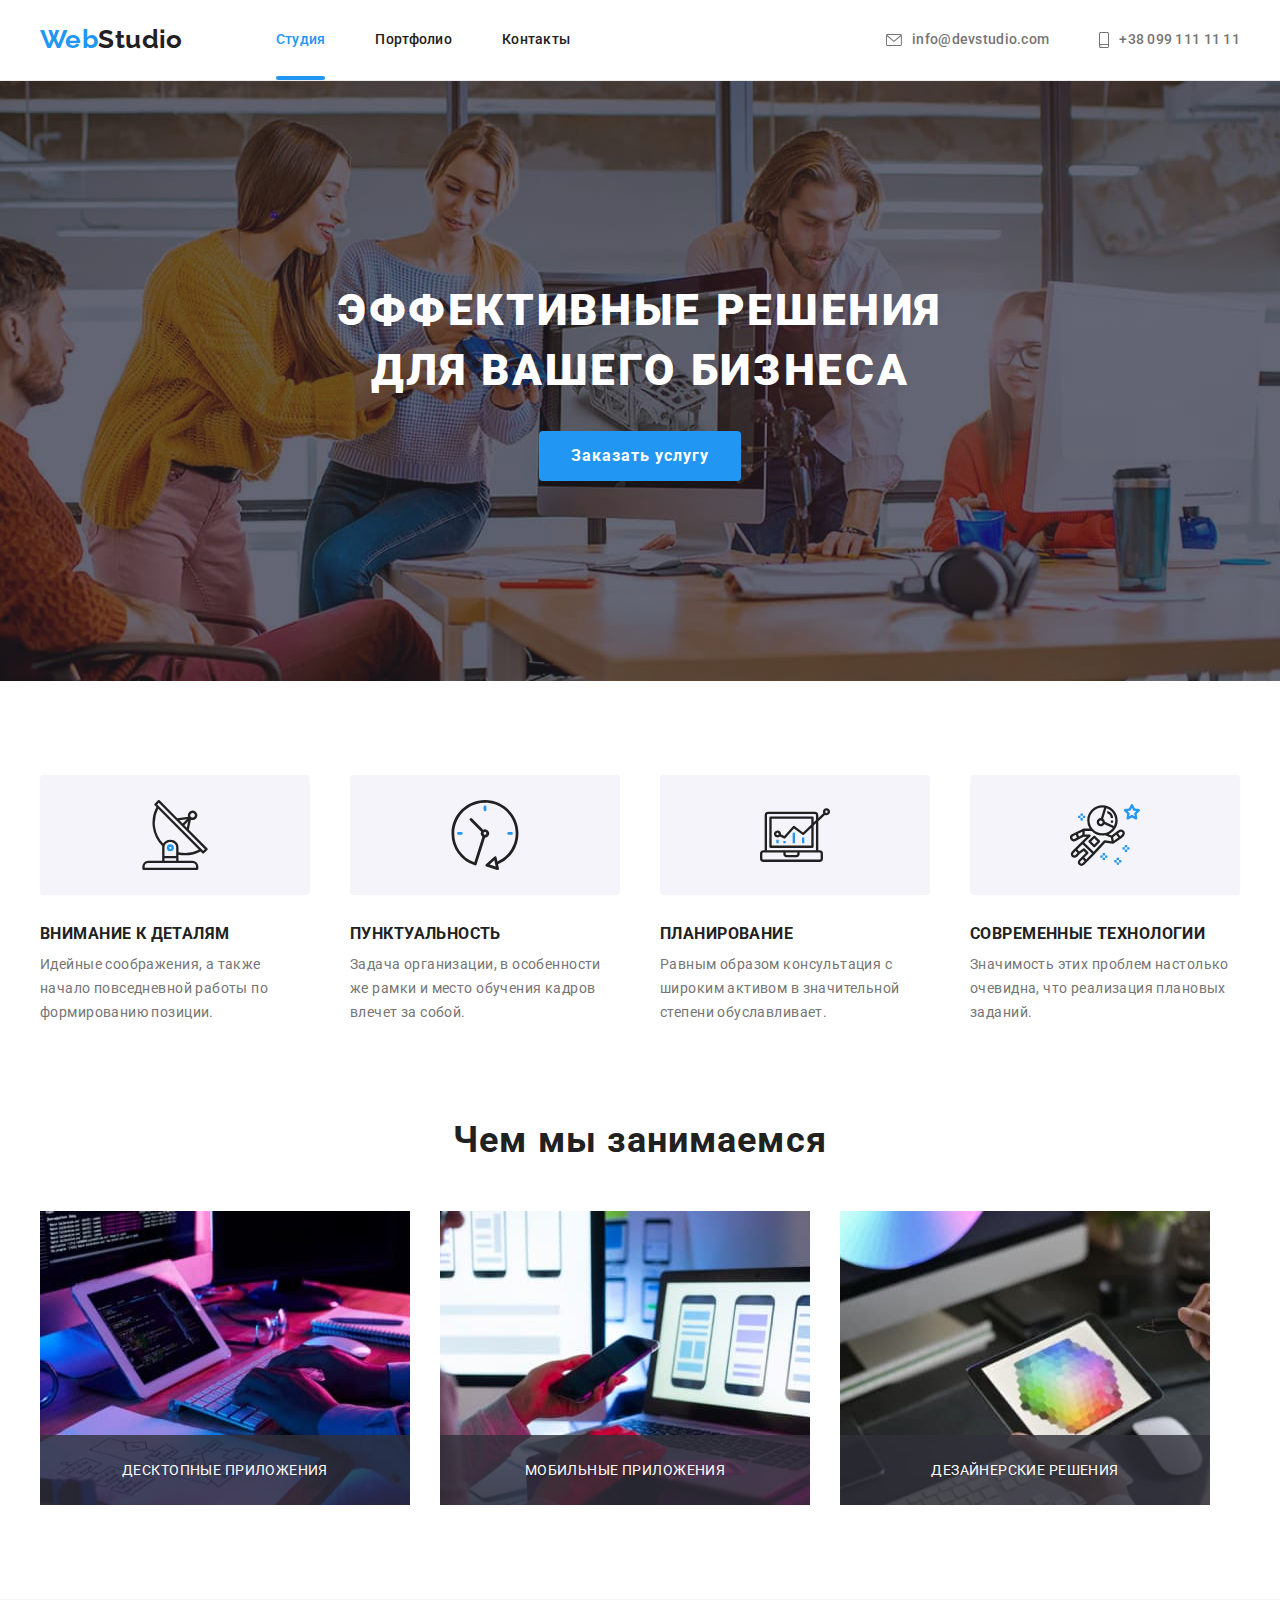
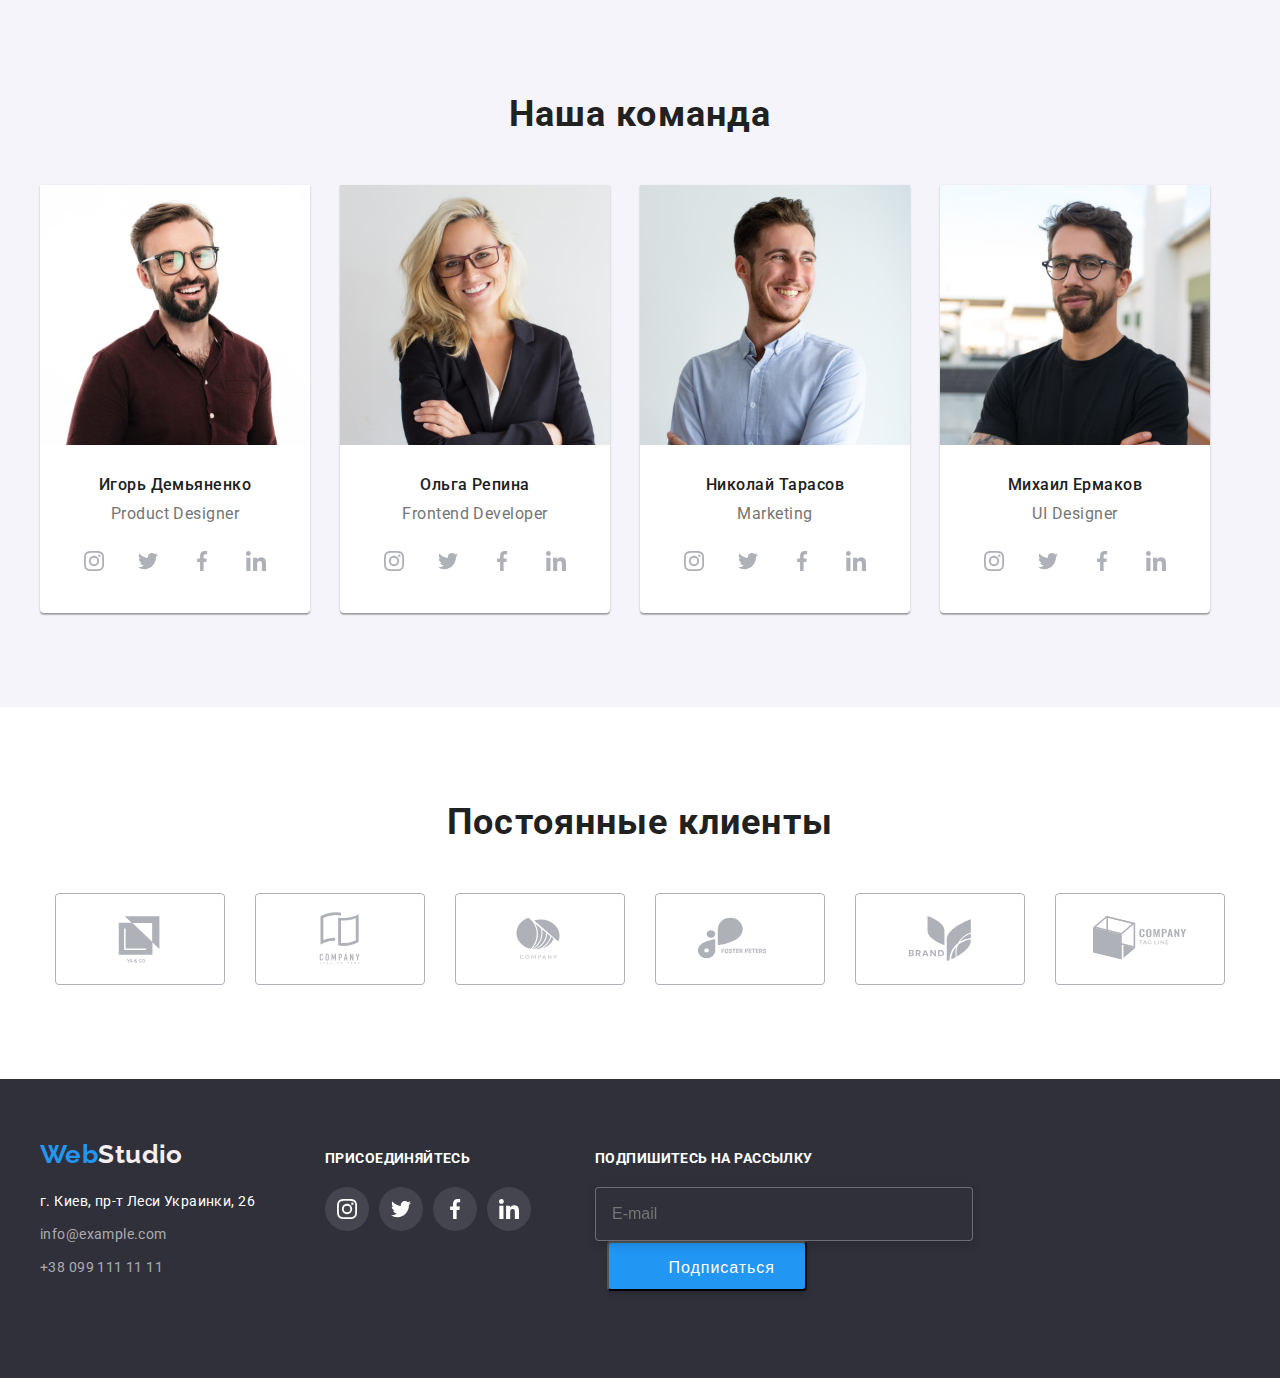
==== index.html @ 79408a0f "qqq" ====
<!DOCTYPE html>
<html lang="ru">
<head>
    <meta charset="UTF-8">
    <meta http-equiv="X-UA-Compatible" content="IE=edge">
    <meta name="viewport" content="width=device-width, initial-scale=1.0">
    <title>Document</title>
    <link rel="preconnect" href="https://fonts.googleapis.com">
    <link rel="preconnect" href="https://fonts.gstatic.com" crossorigin>
    <link href="https://fonts.googleapis.com/css2?family=Raleway:wght@700&family=Roboto:wght@400;500;700;900&display=swap"
    rel="stylesheet">
    <link rel="stylesheet" href="https://cdnjs.cloudflare.com/ajax/libs/modern-normalize/1.1.0/modern-normalize.min.css"
    integrity="sha512-wpPYUAdjBVSE4KJnH1VR1HeZfpl1ub8YT/NKx4PuQ5NmX2tKuGu6U/JRp5y+Y8XG2tV+wKQpNHVUX03MfMFn9Q=="
    crossorigin="anonymous" referrerpolicy="no-referrer" />
    <link rel="stylesheet" href="./css/styles.css">
</head>
<body>
    <header class="page-header">
    <div class="container container-header">
    <nav class="nav">
     <a href="" class="logo"><span class="logo-two">Web</span>Studio</a>
           
     <ul class="site-nav">
                <li class="item"><a href="" class="link current">Студия</a></li>
                <li class="item"><a href="./portfolio.html"class="link">Портфолио</a></li>
                <li class="item"><a href="" class="link">Контакты</a></li>
            </ul>
            </nav>
     <ul class="auth-nav">
            <li class="item"><a href="mailto:info@devstudio.com" class="auth-nav1"><svg class="hover-icon hover-icon-one">
                <use href="./images/sprite.svg#icon-hover1"></use>
            </svg>info@devstudio.com</a></li>
            <li class="item"><a href="tel:+380991111111" class="auth-nav1"><svg class="hover-icon ">
                <use href="./images/sprite.svg#icon-hover2"></use>
            </svg>+38 099 111 11 11</a></li>
        </ul>
 </div>
    </header>
    <main>
    <section class="hero">
<div class="container container-hero">
        <h1 class="hero-title">Эффективные решения для вашего бизнеса</h1>
        <button type="button" class="button" data-modal-open>Заказать услугу</button>
</div>
    </section>
<section class="section">
    <div class="container">
    <ul  class="work">
        <li class="work-tytle"><div class="bacground-advantage">
            <svg class="icon-advantage"><use href="./images/sprite.svg#icon-advantage1"></use></svg></div>
            <h3 class="work-one">Внимание к деталям</h3>
            <p class="work-two">Идейные соображения, а также начало повседневной работы по формированию позиции.</p>
        </li>
        <li class="work-tytle"><div class="bacground-advantage">
            <svg class="icon-advantage"><use href="./images/sprite.svg#icon-advantage2"></use></svg></div>
            <h3 class="work-one">Пунктуальность</h3>
            <p class="work-two">Задача организации, в особенности же рамки и место обучения кадров влечет за собой.</p>
        </li>
        <li class="work-tytle"><div class="bacground-advantage">
            <svg class="icon-advantage"><use href="./images/sprite.svg#icon-advantage3"></use></svg></div>
            <h3 class="work-one"3>Планирование</h3>
            <p class="work-two">Равным образом консультация с широким активом в значительной степени обуславливает.</p>
        </li >
        <li class="work-tytle"><div class="bacground-advantage">
            <svg class="icon-advantage"><use href="./images/sprite.svg#icon-advantage4"></use></svg></div>
            <h3 class="work-one"3>Современные технологии</h3>
            <p class="work-two">Значимость этих проблем настолько очевидна, что реализация плановых заданий.</p>
        </li>
    </ul>
    </div>
    </section>
    <section class="section classes">
    <h2 class="title">Чем мы занимаемся</h2>
    <div class="container">
    <ul class="work-images">
                <li class="images" >
            <div class="images-item">
                <img  src="./images/img1.jpg" alt="Робота с компьютером" width="370"/>
                 <p class="images-title">ДЕСКТОПНЫЕ ПРИЛОЖЕНИЯ</p>
            </div>
    </li>
        <li class="images">
            <div class="images-item">
             <img src="./images/img2.jpg" alt="Робота с телефоном" width="370"/>
             <p class="images-title">МОБИЛЬНЫЕ ПРИЛОЖЕНИЯ</p>
    </div>
    </li>
         <li class="images">
            <div class="images-item">
            <img src="./images/img3.jpg" alt="Робота с планшетом" width="370"/>
            <p class="images-title">ДЕЗАЙНЕРСКИЕ РЕШЕНИЯ</p>
        </div>
        </li>
         </ul>
    </div>
</section>
<section class="section command">
    <h2 class="title">Наша команда</h2>
        <ul class="command-title">
        <li  class="participant"><img src="./images/face1.jpg" alt="Участник 1" width="270"/>
            <div class="participant-title">
            <h3 class="title-one">Игорь Демьяненко</h3>
            <p class="work-three">Product Designer</p>
                   <ul class="work-icon">
                   <li class="work-icon-title">
                   <a class="icon-command" href="" >
                <svg class="icon-command-svg" >
                    <use href="./images/sprite.svg#icon-command1"></use>
                </svg>
            </a>
            </li>
               <li class="work-icon-title">
                   <a class="icon-command" href="" >
                <svg class="icon-command-svg" >
                    <use href="./images/sprite.svg#icon-command2"></use>
                </svg>
            </a>
            </li>
               <li class="work-icon-title">
                   <a class="icon-command" href="" >
                <svg class="icon-command-svg" >
                    <use href="./images/sprite.svg#icon-command3"></use>
                </svg>
            </a>
            </li>
               <li class="work-icon-title">
                   <a class="icon-command" href="" >
                <svg class="icon-command-svg" >
                    <use href="./images/sprite.svg#icon-command4"></use>
                </svg>
            </a>
            </li>
            </ul>
             </div>
        </li>
        <li class="participant"><img src="./images/face2.jpg" alt="Участник 2" width="270"/>
            <div class="participant-title">
            <h3 class="title-one">Ольга Репина</h3>
            <p class="work-three">Frontend Developer</p>
            <ul class="work-icon">
                <li class="work-icon-title">
                    <a class="icon-command" href="">
                        <svg class="icon-command-svg">
                            <use href="./images/sprite.svg#icon-command1"></use>
                        </svg>
                    </a>
                </li>
                <li class="work-icon-title">
                    <a class="icon-command" href="">
                        <svg class="icon-command-svg">
                            <use href="./images/sprite.svg#icon-command2"></use>
                        </svg>
                    </a>
                </li>
                <li class="work-icon-title">
                    <a class="icon-command" href="">
                        <svg class="icon-command-svg">
                            <use href="./images/sprite.svg#icon-command3"></use>
                        </svg>
                    </a>
                </li>
                <li class="work-icon-title">
                    <a class="icon-command" href="">
                        <svg class="icon-command-svg">
                            <use href="./images/sprite.svg#icon-command4"></use>
                        </svg>
                    </a>
                </li>
            </ul>
        </div>
        </li>
        <li class="participant"><img src="./images/face3.jpg" alt="Участник 3" width="270"/>
            <div class="participant-title">
            <h3 class="title-one">Николай Тарасов</h3>
            <p class="work-three">Marketing</p>
            <ul class="work-icon">
                <li class="work-icon-title">
                    <a class="icon-command" href="">
                        <svg class="icon-command-svg">
                            <use href="./images/sprite.svg#icon-command1"></use>
                        </svg>
                    </a>
                </li>
                <li class="work-icon-title">
                    <a class="icon-command" href="">
                        <svg class="icon-command-svg">
                            <use href="./images/sprite.svg#icon-command2"></use>
                        </svg>
                    </a>
                </li>
                <li class="work-icon-title">
                    <a class="icon-command" href="">
                        <svg class="icon-command-svg">
                            <use href="./images/sprite.svg#icon-command3"></use>
                        </svg>
                    </a>
                </li>
                <li class="work-icon-title">
                    <a class="icon-command" href="">
                        <svg class="icon-command-svg">
                            <use href="./images/sprite.svg#icon-command4"></use>
                        </svg>
                    </a>
                </li>
            </ul>
        </div>
        </li>
        <li class="participant"><img src="./images/face4.jpg" alt="Участник 4" width="270"/>
            <div class="participant-title">
            <h3 class="title-one">Михаил Ермаков</h3>
            <p class="work-three">UI Designer</p>
            <ul class="work-icon">
                <li class="work-icon-title">
                    <a class="icon-command" href="">
                        <svg class="icon-command-svg">
                            <use href="./images/sprite.svg#icon-command1"></use>
                        </svg>
                    </a>
                </li>
                <li class="work-icon-title">
                    <a class="icon-command" href="">
                        <svg class="icon-command-svg">
                            <use href="./images/sprite.svg#icon-command2"></use>
                        </svg>
                    </a>
                </li>
                <li class="work-icon-title">
                    <a class="icon-command" href="">
                        <svg class="icon-command-svg">
                            <use href="./images/sprite.svg#icon-command3"></use>
                        </svg>
                    </a>
                </li>
                <li class="work-icon-title">
                    <a class="icon-command" href="">
                        <svg class="icon-command-svg">
                            <use href="./images/sprite.svg#icon-command4"></use>
                        </svg>
                    </a>
                </li>
            </ul>
        </div>
        </li>
    </ul>
  
</section>
<section class="section">
<h2 class="title client">Постоянные клиенты</h2>
<div class="container">
    <ul class="section-client">
    <li class="section-client-list">
        <a class="section-client-titl" href="">
     <svg class="section-client-svg"> 
         <use href="./images/sprite.svg#icon-client1"></use>
     </svg>
    </a>
    </li>
    <li class="section-client-list">
        <a class="section-client-titl" href="">
        <svg class="section-client-svg">
        <use href="./images/sprite.svg#icon-client2"></use>
    </svg>
    </a>
</li>
    <li class="section-client-list">
    <a class="section-client-titl" href="">
        <svg class="section-client-svg">
        <use href="./images/sprite.svg#icon-client3"></use>
    </svg>
    </a>
</li>
    <li class="section-client-list">
        <a class="section-client-titl" href="">
        <svg class="section-client-svg">
        <use href="./images/sprite.svg#icon-client4"></use>
    </svg>
    </a>
</li>
    <li class="section-client-list">
        <a class="section-client-titl" href="">
        <svg class="section-client-svg">
        <use href="./images/sprite.svg#icon-client5"></use>
    </svg>
    </a>
</li>
    <li class="section-client-list">
        <a class="section-client-titl" href="">
        <svg class="section-client-svg">
        <use href="./images/sprite.svg#icon-client6"></use>
    </svg>
    </a>
</li>
</ul>
  </div>
</section>
</main>
<footer class="footer">
    <div class="container footer-item">
        <div class="container-footer">
    <a href="" class="logo-header"><span class="logo-two">Web<span class="logo-three">Studio</span></span></a>
<address> 
    <ul class="adres">
        <li class="real">
            <a href="https://goo.gl/maps/MabtzVLt6xjvMvCGA"
             target="_blank"
            rel="noopener norefferer"
            class="adres-one" 
            >г. Киев, пр-т Леси Украинки, 26</a>
        </li>
        <li class="mail">
           <a href="mailto:info@example.com" class="adres-two" >info@example.com</a>
        </li>
        <li>
            <a href="tel:+380991111111" class="adres-two" >+38 099 111 11 11</a>
        </li>
    </ul>
    </address>
</div>
    <div>
        <p class="hover-article">ПРИСОЕДИНЯЙТЕСЬ</p>
        <ul class="work-icon footer-icon">
            <li class="work-icon-title">
                <a class="icon-command hover-command" href="">
                    <svg class="icon-command-svg hover-command-svg">
                        <use href="./images/sprite.svg#icon-command1"></use>
                    </svg>
                </a>
            </li>
            <li class="work-icon-title">
                <a class="icon-command hover-command" href="">
                    <svg class="icon-command-svg hover-command-svg">
                        <use href="./images/sprite.svg#icon-command2"></use>
                    </svg>
                </a>
            </li>
            <li class="work-icon-title">
                <a class="icon-command hover-command" href="">
                    <svg class="icon-command-svg hover-command-svg">
                        <use href="./images/sprite.svg#icon-command3"></use>
                    </svg>
                </a>
            </li>
            <li class="work-icon-title">
                <a class="icon-command hover-command" href="">
                    <svg class="icon-command-svg hover-command-svg">
                        <use href="./images/sprite.svg#icon-command4"></use>
                    </svg>
                </a>
            </li>
        </ul>
    </div>
    <div>
        <p class="hover-article">ПОДПИШИТЕСЬ НА РАССЫЛКУ</p>
        <form action="#" class="email-form">
            <input type="email"
            placeholder="E-mail"
            name="email"
            class="email-input">
              </form>
            <button type="submit" class="button-email">
                <use >
                    <svg class="icon-send" href="./images/sprite.svg#icon-icon-send"></svg>
                </use>Подписаться
            </button>
    </div>
    </div>
    <use>
        <svg class="icon-send" href="./images/sprite.svg#icon-icon-send"></svg>
    </use>
    </footer>
    <div class="backdrop is-hidden" data-modal>
<div class="modal">
    <button class="modal-close" data-modal-close>
        <svg class="icon-close">
        <use  href="./images/symbol-defs (1).svg"></use>
    </svg>
</button>
</div>
    </div>
    <script src="./js/modal.js"></script>
</body>
</html>
---- css/styles.css ----
:root {
  --primary-text-color: rgba(33, 33, 33, 1);
  --accent-color: rgba(33, 150, 243, 1);
  --beckground-color: rgba(255, 255, 255, 1);
  --text-color: rgba(117, 117, 117, 1);
  --hero-color: rgba(47, 48, 58, 1);
  --button-color: rgba(245, 244, 250, 1);
  --button-text-color: #fff;
  --button-header-color: rgba(33, 150, 243, 1);
  --logo-color: rgb(245, 238, 238);
  --adress-color: rgba(255, 255, 255, 0.6);
  --comand-background-color: rgba(245, 244, 250, 1);
  --filter-color: #212121;
  --filter-item-color: #757575;
  --border-color: #eeeeee;
  --border-header-color: #ececec;
  --icon-color: rgba(175, 177, 184, 1);
  --timing-function: 250ms cubic-bezier(0.4, 0, 0.2, 1);
}
html {
  box-sizing: border-box;
}
body {
  margin: 0;
  font-family: roboto, sans-serif;
  color: var(--text-color);
  background-color: var(--beckground-color);
  letter-spacing: 0.03em;
  font-size: 14px;
}
h1,
h2,
h3,
h4,
h5,
h6,
p,
ul {
  margin: 0;
  padding: 0;
}
ul {
  list-style: none;
}
a {
  margin: 0;
}
.auth-nav {
  display: flex;
  margin-left: auto;
}
.auth-nav .item + .item {
  margin-left: 50px;
}

.auth-nav .auth-nav1 {
  color: var(--text-color);
  font-weight: 500;
  line-height: 1.14;
  letter-spacing: 0.02em;
  text-decoration: none;
  display: flex;
  align-items: center;
  transition: color var(--timing-function);
}

.auth-nav1:hover,
.auth-nav1:focus {
  color: var(--accent-color);
}
.auth-nav1:hover .hover-icon,
.auth-nav1:focus .hover-icon {
  fill: var(--accent-color);
}

.container {
  width: 1200px;
  padding-left: 15px;
  padding-right: 15px;
  margin-left: auto;
  margin-right: auto;
}
.container-header {
  display: flex;
  align-items: center;
}
.container-hero {
  display: flex;
  flex-direction: column;
  align-items: center;
  width: 696px;
}
.container-portfolio {
  display: flex;
  flex-direction: column;
  align-items: center;
  width: 1200px;
  padding-left: 15px;
  padding-right: 15px;
  margin-left: auto;
  margin-right: auto;
}
.button-portfolio {
  display: flex;
  width: 100%;
  margin-bottom: 50px;
  justify-content: center;
}

.button-portfolio-title:not(:last-child) {
  margin-right: 8px;
}
.hero .button {
  margin-top: 30px;
  border-radius: 4px;
  padding: 10px 32px;
  text-align: center;
  background-color: var(--accent-color);
  color: var(--beckground-color);
  font-family: inherit;
  font-weight: bold;
  font-size: 16px;
  line-height: 1.88;
  align-items: center;
  text-align: center;
  letter-spacing: 0.06em;
  cursor: pointer;
  border: none;
}

.hover-icon {
  width: 10px;
  height: 16px;
  margin-right: 10px;
  fill: var(--text-color);
  transition: fill var(--timing-function);
}
.hover-icon-one {
  width: 16px;
  height: 12px;
}
.icon-advantage {
  width: 70px;
  height: 70px;
}
.bacground-advantage {
  background-color: #f5f4fa;
  width: 270px;
  height: 120px;
  margin-bottom: 30px;
  display: flex;
  border-radius: 4px;
  justify-content: center;
  align-items: center;
}
.site-nav {
  display: flex;
  margin-left: 93px;
}
.site-nav .item:not(:last-child) {
  margin-right: 50px;
}
.site-nav .link {
  display: block;
  padding-top: 32px;
  padding-bottom: 32px;
  color: var(--primary-text-color);
  font-weight: 500;
  line-height: 1.14;
  letter-spacing: 0.02em;
  text-decoration: none;
  transition: color var(--timing-function);
}
.site-nav .link:hover,
.site-nav .link:focus {
  color: var(--accent-color);
}
.link {
  position: relative;
}
.link::after {
  content: "";
  display: block;
  width: 100%;
  height: 4px;
  background-color: var(--accent-color);
  border-radius: 2px;
  position: absolute;
  left: 0;
  bottom: 0;
  opacity: 0;
}
.link.current {
  color: var(--accent-color);
}
.link.current::after {
  opacity: 1;
}
.link:hover::after {
  opacity: 1;
}
.hero {
  background-color: var(--hero-color);
  background-image: linear-gradient(
      to right,
      rgba(47, 48, 58, 0.4),
      rgba(47, 48, 58, 0.4)
    ),
    url(../images/hero.jpg);
  max-width: 1600px;
  padding-top: 200px;
  padding-bottom: 200px;
  margin-left: auto;
  margin-right: auto;
  background-position: center;
  background-size: cover;
}
.hero-title {
  color: var(--beckground-color);
  font-weight: 900;
  font-size: 44px;
  line-height: 1.36;
  text-align: center;
  letter-spacing: 0.06em;
  text-transform: uppercase;
}

.nav {
  display: flex;
}
.section {
  padding-top: 94px;
  padding-bottom: 94px;
}
.logo-two {
  color: var(--accent-color);
}
.logo {
  color: var(--primary-text-color);
  margin: auto;
}
.logo-three {
  color: var(--logo-color);
}
.logo,
.logo-two,
.logo-three {
  font-family: Raleway, sans-serif;
  font-weight: bold;
  font-size: 26px;
  line-height: 1.2;
  text-decoration: none;
}
.logo-header {
  margin-bottom: 20px;
  text-decoration: none;
}
.command {
  background-color: var(--comand-background-color);
}
.command-title {
  display: flex;
  margin-top: 50px;
  align-items: center;
  width: 1200px;
  padding-left: 15px;
  padding-right: 15px;
  margin-left: auto;
  margin-right: auto;
}
.work-icon {
  display: flex;
  justify-content: center;
  width: 270px;
}
.icon-command {
  display: flex;
  width: 44px;
  height: 44px;
  border-radius: 50%;
  justify-content: center;
  align-items: center;
  transition: background-color var(--timing-function);
}
.work-icon-title:not(:last-child) {
  margin-right: 10px;
}
.icon-command-svg {
  width: 20px;
  height: 20px;
  fill: var(--icon-color);
  transition: fill var(--timing-function);
}
.icon-command:hover,
.icon-command:focus {
  background-color: var(--button-header-color);
}
.icon-command:hover .icon-command-svg,
.icon-command:focus .icon-command-svg {
  fill: var(--beckground-color);
}
.participant {
  background: var(--button-text-color);
  box-shadow: 0px 1px 3px rgba(0, 0, 0, 0.12), 0px 1px 1px rgba(0, 0, 0, 0.14),
    0px 2px 1px rgba(0, 0, 0, 0.2);
  border-radius: 0px 0px 4px 4px;
}

.participant-title {
  width: 270px;
  padding-top: 30px;
  padding-bottom: 30px;
}

.command-title .participant:not(:last-child) {
  margin-right: 30px;
}

.work {
  display: flex;
  justify-content: space-between;
}
.work-tytle {
  width: 270px;
}
.work-images {
  display: flex;
  margin-top: 50px;
}
.work-images .images:not(:last-child) {
  margin-right: 30px;
}
.images-item {
  position: relative;
}
.images-title {
  position: absolute;
  display: flex;
  color: var(--beckground-color);
  background-color: rgba(47, 48, 58, 0.8);
  justify-content: center;
  align-items: center;
  width: 370px;
  height: 70px;
  bottom: 0px;
}
img {
  display: block;
  max-width: 100%;
  height: auto;
}
.work-one {
  color: var(--primary-text-color);
  line-height: 1.14;
  text-transform: uppercase;
  margin-bottom: 10px;
}
.work-two {
  line-height: 1.7;
  letter-spacing: 0.03em;
}
.work-three {
  color: var(--text-color);
  background-color: var(--button-text-color);
  font-size: 16px;
  line-height: 1.19;
  text-align: center;
  letter-spacing: 0.03em;
  margin-top: 10px;
  margin-bottom: 16px;
}
.classes {
  padding-top: 0;
}
.title {
  color: var(--primary-text-color);
  font-weight: bold;
  font-size: 36px;
  line-height: 1.17;
  text-align: center;
  letter-spacing: 0.03em;
}
.title-one {
  color: var(--primary-text-color);
  background-color: var(--button-text-color);
  font-weight: 500;
  font-size: 16px;
  line-height: 1.19;
  text-align: center;
  letter-spacing: 0.03em;
}

.adres-one {
  color: var(--beckground-color);
  text-decoration: none;
  line-height: 1.7;
  letter-spacing: 0.03em;
  transition: color var(--timing-function);
}
.adres-two {
  color: var(--adress-color);
  text-decoration: none;
  line-height: 1.7;
  letter-spacing: 0.03em;
  transition: color var(--timing-function);
}
.adres .adres-one:hover,
.adres .adres-one:focus,
.adres .adres-two:hover,
.adres .adres-two:focus {
  color: var(--accent-color);
}

.title-portfolio {
  display: none;
}
.client {
  margin-bottom: 50px;
}
.section-client {
  display: flex;
  justify-content: center;
}
.section-client-titl {
  width: 170px;
  height: 92px;
  border: 1px solid #afb1b8;
  box-sizing: border-box;
  border-radius: 4px;
  display: flex;
  justify-content: center;
  align-items: center;
  transition: border-color var(--timing-function);
}
.section-client-list:not(:last-child) {
  margin-right: 30px;
}
.section-client-svg {
  width: 106px;
  height: 60px;
  fill: var(--icon-color);
  transition: fill var(--timing-function);
}
.section-client-titl:hover,
.section-client-titl:focus {
  border-color: var(--button-header-color);
}
.section-client-titl:hover .section-client-svg,
.section-client-titl:focus .section-client-svg {
  fill: var(--button-header-color);
}

.button-filter {
  color: var(--primary-text-color);
  background-color: var(--button-color);
  font-family: inherit;
  font-weight: 500;
  font-size: 16px;
  line-height: 1.6;
  cursor: pointer;
  padding: 6px 22px;
  border-color: transparent;
  border-radius: 4px;
  transition: background-color var(--timing-function),
    color var(--timing-function), box-shadow var(--timing-function);
}

.button-filter:hover,
.button-filter:focus {
  color: var(--button-text-color);
  background-color: var(--button-header-color);
  box-shadow: 0px 3px 1px rgba(0, 0, 0, 0.1), 0px 1px 2px rgba(0, 0, 0, 0.08),
    0px 2px 2px rgba(0, 0, 0, 0.12);
}

.filter {
  box-sizing: border-box;
  display: flex;
  flex-wrap: wrap;
}
.filter-element {
  width: calc((100% - 60px) / 3);
  margin-right: 30px;
  margin-bottom: 30px;
  border: 1px solid #eeeeee;
}
.filter-element-hover {
  transition: box-shadow var(--timing-function);
}
.filter-element-hover:hover {
  display: block;
  box-shadow: 0px 1px 1px rgba(0, 0, 0, 0.12), 0px 4px 4px rgba(0, 0, 0, 0.06),
    1px 4px 6px rgba(0, 0, 0, 0.16);
}
.filter-element-hover:hover .filter-title {
  opacity: 1;
}
.filter-element-hover:hover .filter-images::before {
  transform: translateY(0);
  opacity: 1;
}

.filter-element:nth-child(3n) {
  margin-right: 0;
}
.filter-element:nth-last-child(-n + 3) {
  margin-bottom: 0;
}

.title-filter {
  color: var(--filter-color);
  font-size: 18px;
  font-weight: bold;
  line-height: 2;
  letter-spacing: 0.06em;
  margin-bottom: 4px;
}
.filter-item {
  font-size: 16px;
  line-height: 1.88;
  letter-spacing: 0.03em;
  color: var(--filter-item-color);
}

.filter a {
  text-decoration: none;
}

.filter-box {
  padding: 20px 24px;
}
.filter-images {
  position: relative;
  overflow: hidden;
}

.filter-images::before {
  content: "";
  position: absolute;
  width: 100%;
  height: 100%;
  background-color: rgba(33, 150, 243, 0.9);
  opacity: 0;
  transform: translateY(100%);
  transition: transform var(--timing-function), opacity var(--timing-function);
}

.filter-title {
  position: absolute;
  width: 322px;
  height: 168px;
  top: 50%;
  left: 50%;
  transform: translate(-50%, -50%);
  font-size: 18px;
  line-height: 1.56;
  letter-spacing: 0.03em;
  color: var(--button-text-color);
  opacity: 0;
  transition: opacity var(--timing-function);
}

.footer {
  background-color: var(--hero-color);
  padding-top: 60px;
  padding-bottom: 60px;
}
.container-footer {
  display: flex;
  flex-direction: column;
  margin-right: 70px;
}
.footer-item {
  display: flex;
  align-items: baseline;
}
.footer-icon {
  justify-content: flex-start;
}
.hover-command {
  background-color: rgba(255, 255, 255, 0.1);
}
.hover-command-svg {
  fill: var(--button-text-color);
}
.hover-article {
  margin-bottom: 20px;
  font-weight: bold;
  font-size: 14px;
  line-height: 1.14;
  letter-spacing: 0.03em;
  text-transform: uppercase;
  color: var(--button-text-color);
}
.adres {
  font-style: normal;
}
.adres .real {
  margin-bottom: 9px;
}
.adres .mail {
  margin-bottom: 9px;
}
.real a {
  color: var(--button-text-color);
}
.page-header {
  border-bottom: 1px solid var(--border-header-color);
}
.backdrop {
  position: fixed;
  top: 0;
  left: 0;
  width: 100%;
  height: 100%;
  background-color: rgba(0, 0, 0, 0.2);
  opacity: 1;
  transition: opacity var(--timing-function);
}
.backdrop.is-hidden {
  opacity: 0;
  pointer-events: none;
}
.backdrop.is-hidden .modal {
  transform: translate(-50%, -50%) scale(0.9);
  opacity: 0;
}
.modal {
  position: absolute;
  width: 528px;
  height: 581px;
  top: 50%;
  left: 50%;
  transform: translate(-50%, -50%) scale(1);
  background-color: var(--beckground-color);
  opacity: 1;
  transition: transform var(--timing-function), opacity var(--timing-function);
}
.modal-close {
  position: absolute;
  width: 30px;
  height: 30px;
  top: 8px;
  right: 8px;
  border: 1px solid rgba(0, 0, 0, 0.1);
  border-radius: 50%;
  cursor: pointer;
  background-color: var(--button-text-color);
}
.icon-close {
  width: 11px;
  height: 11px;
}

.email-input {
  border: 1px solid rgba(255, 255, 255, 0.3);
  filter: drop-shadow(0px 4px 4px rgba(0, 0, 0, 0.15));
  border-radius: 4px;
  width: 358px;
  height: 50px;
  background-color: var(--hero-color);
  font-size: 16px;
  line-height: 1.25;
  color: var(--adress-color);
  outline: none;
  padding-left: 16px;
}
.button-email {
  margin-left: 12px;
  width: 200px;
  height: 50px;
  font-size: 16px;
  line-height: 1.88;
  letter-spacing: 0.06em;
  color: var(--button-text-color);
  box-shadow: 0px 4px 4px rgba(0, 0, 0, 0.15);
  border-radius: 4px;
  background-color: var(--accent-color);
  cursor: pointer;
}
.icon-send {
  width: 24px;
  height: 24px;
  fill: #fff;
}
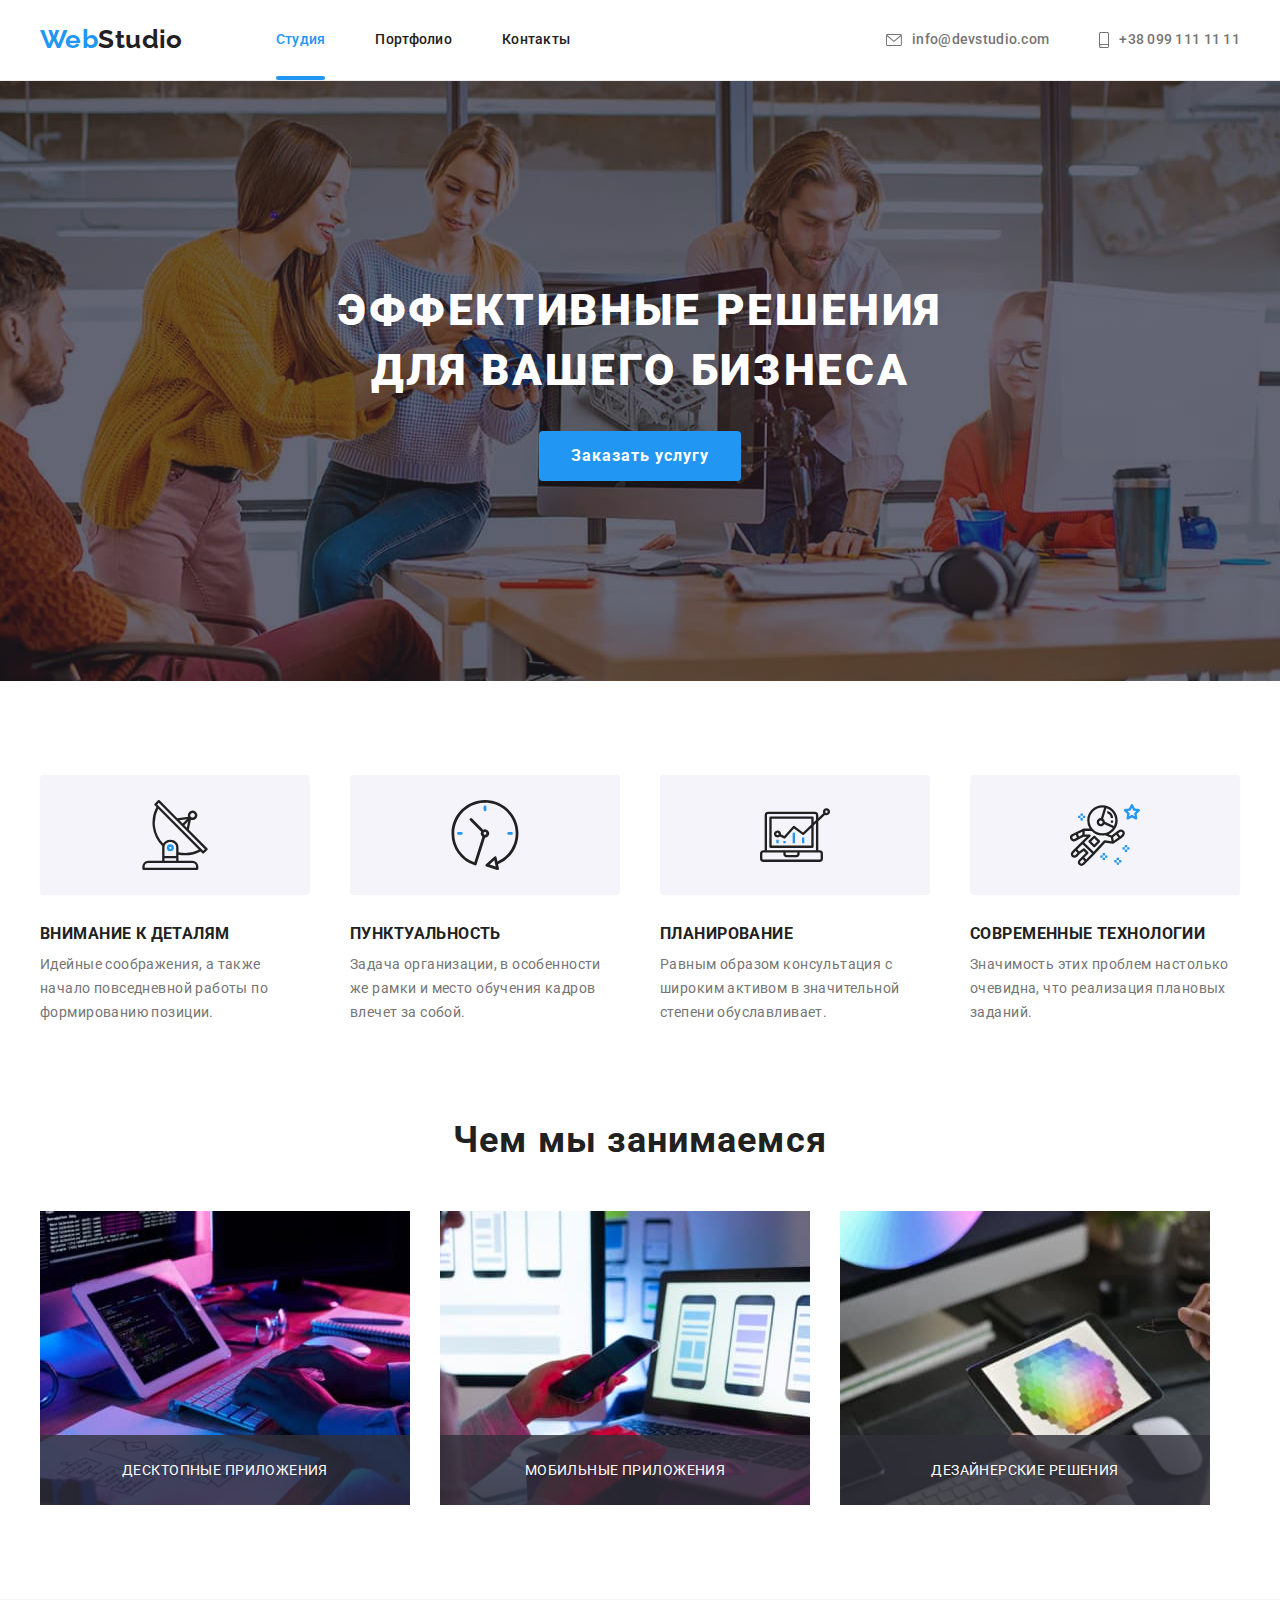
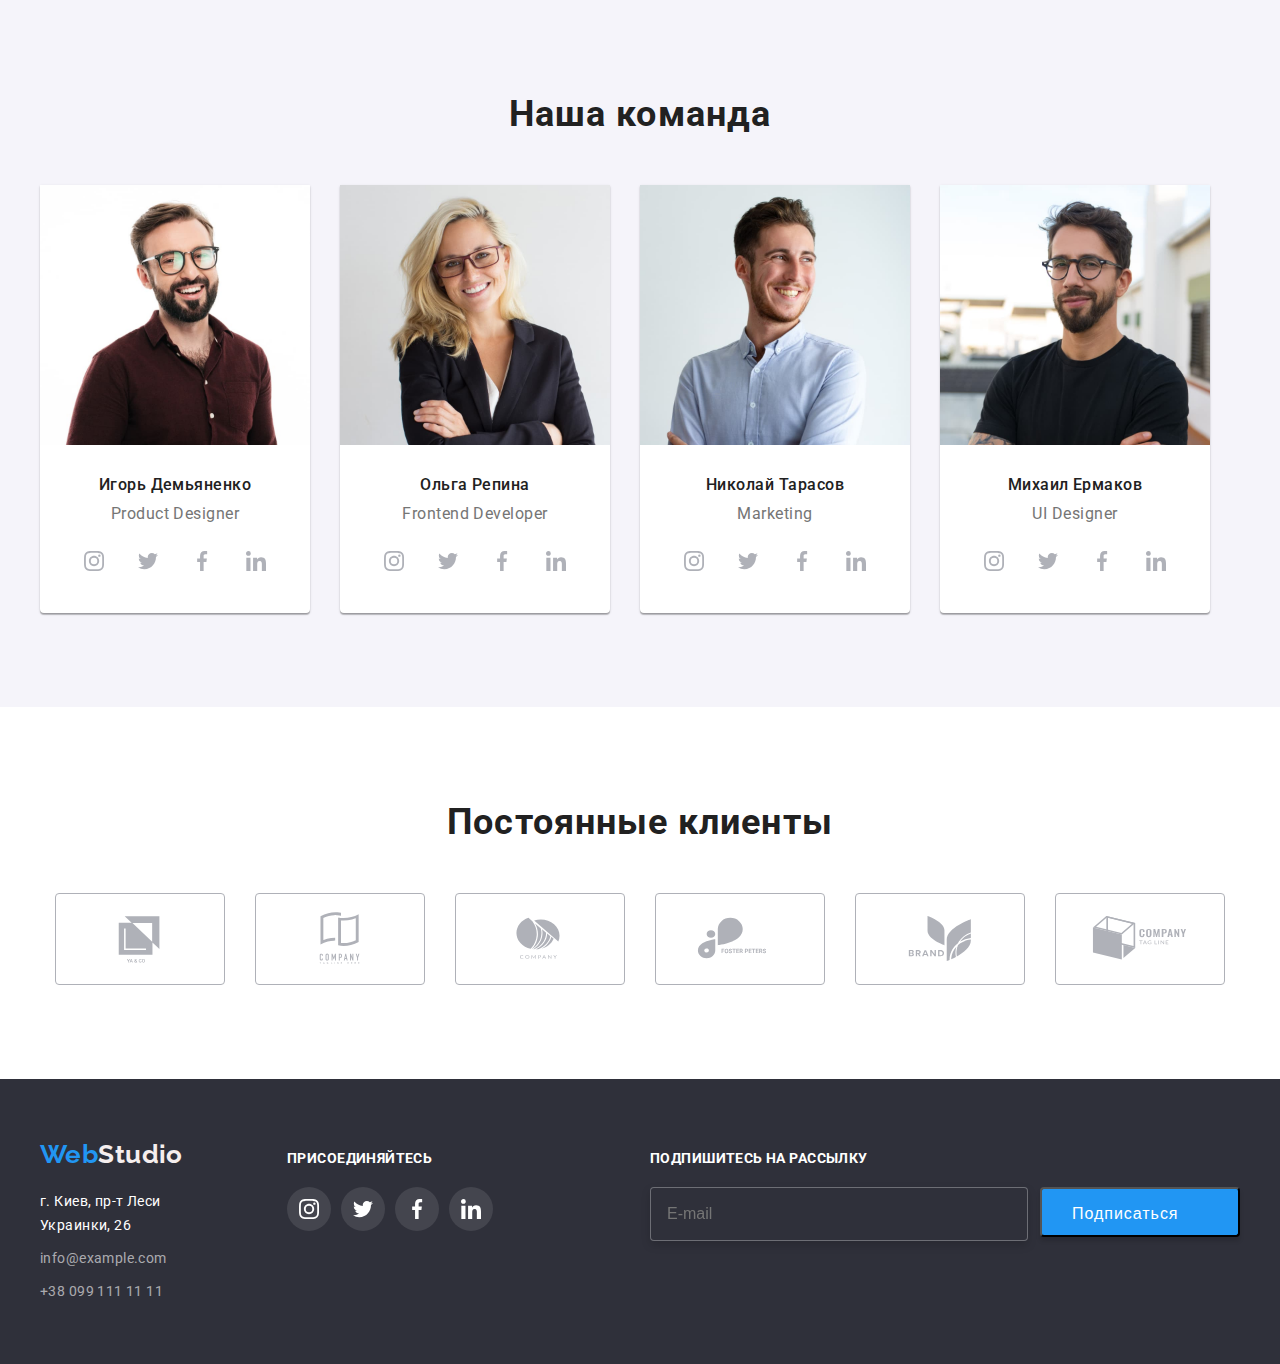
==== commit 972161d5: "eeee" ====
--- a/index.html
+++ b/index.html
@@ -349,33 +349,53 @@
             </li>
         </ul>
     </div>
-    <div>
+    <div class="email">
         <p class="hover-article">ПОДПИШИТЕСЬ НА РАССЫЛКУ</p>
-        <form action="#" class="email-form">
-            <input type="email"
-            placeholder="E-mail"
-            name="email"
-            class="email-input">
-              </form>
-            <button type="submit" class="button-email">
-                <use >
+         <form action="#" class="email-form">
+                <input type="email" placeholder="E-mail" name="email" class="email-input">
+                <button type="submit" class="button-email">
+                Подписаться
+                <use>
                     <svg class="icon-send" href="./images/sprite.svg#icon-icon-send"></svg>
-                </use>Подписаться
+                </use>
             </button>
-    </div>
-    </div>
-    <use>
-        <svg class="icon-send" href="./images/sprite.svg#icon-icon-send"></svg>
-    </use>
-    </footer>
+            </form>
+           </div>
+        </footer>
     <div class="backdrop is-hidden" data-modal>
 <div class="modal">
     <button class="modal-close" data-modal-close>
         <svg class="icon-close">
-        <use  href="./images/symbol-defs (1).svg"></use>
-    </svg>
-</button>
-</div>
+        <use  href="./images/sprite.svg#icon-close"></use>
+    </svg>
+    </button>
+    <div class="modal-form">
+        <p class="modal-item">Оставьте свои данные, мы вам перезвоним</p>
+        <form action="#">
+            <label for="" class="modal-label">
+                Имя
+                <input type="text" name="user-name" class="modal-input">
+            </label>
+            <label for="" class="modal-label">
+                Телефон
+                <input type="tel" name="user-tel" class="modal-input">
+            </label>
+            <label for="" class="modal-label">
+                Почта
+                <input type="email" name="user-email" class="modal-input">
+            </label>
+            <label for="" class="modal-label">
+                Комментарий
+                <textarea name="comment" id=""  class="modal-input modal-textarea"
+                placeholder="Введите текст">
+                </textarea>
+            </label>
+    
+    
+        </form>
+    </div>
+    </div>
+    
     </div>
     <script src="./js/modal.js"></script>
 </body>
--- a/css/styles.css
+++ b/css/styles.css
@@ -647,6 +647,36 @@
   cursor: pointer;
   background-color: var(--button-text-color);
 }
+.modal-item {
+  font-size: 20px;
+  line-height: 1.15;
+  text-align: center;
+  letter-spacing: 0.03em;
+  margin-bottom: 12px;
+  color: var(--primary-text-color);
+}
+.modal-form {
+  display: flex;
+  flex-direction: column;
+  margin: 40px 40px;
+}
+.modal-label {
+  display: block;
+  margin-bottom: 10px;
+  font-size: 12px;
+  line-height: 14px;
+  letter-spacing: 0.01em;
+}
+.modal-input {
+  width: 100%;
+  height: 40px;
+  margin-top: 4px;
+  border: 1px solid rgba(33, 33, 33, 0.2);
+  border-radius: 4px;
+}
+.modal-textarea {
+  height: 120px;
+}
 .icon-close {
   width: 11px;
   height: 11px;
@@ -665,6 +695,13 @@
   outline: none;
   padding-left: 16px;
 }
+.email {
+  margin-left: 93px;
+}
+.email-form {
+  display: flex;
+  align-content: center;
+}
 .button-email {
   margin-left: 12px;
   width: 200px;
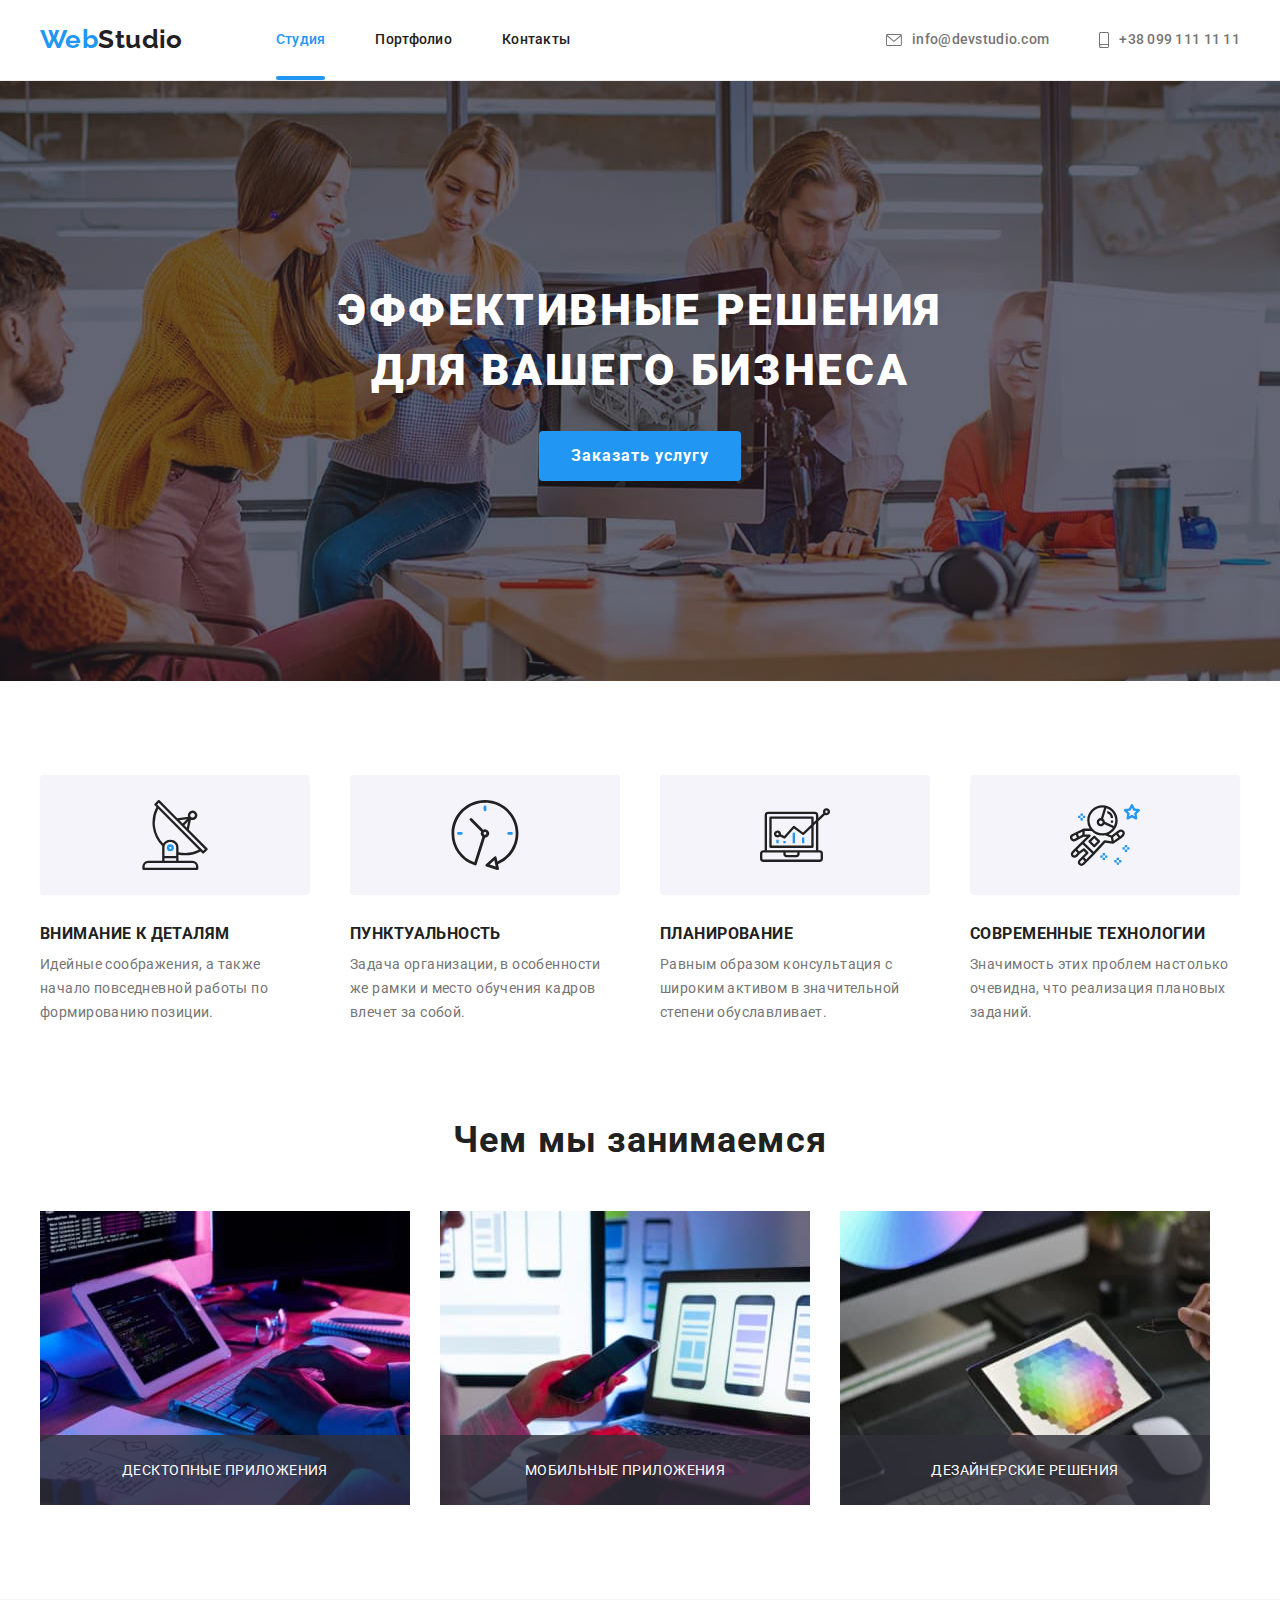
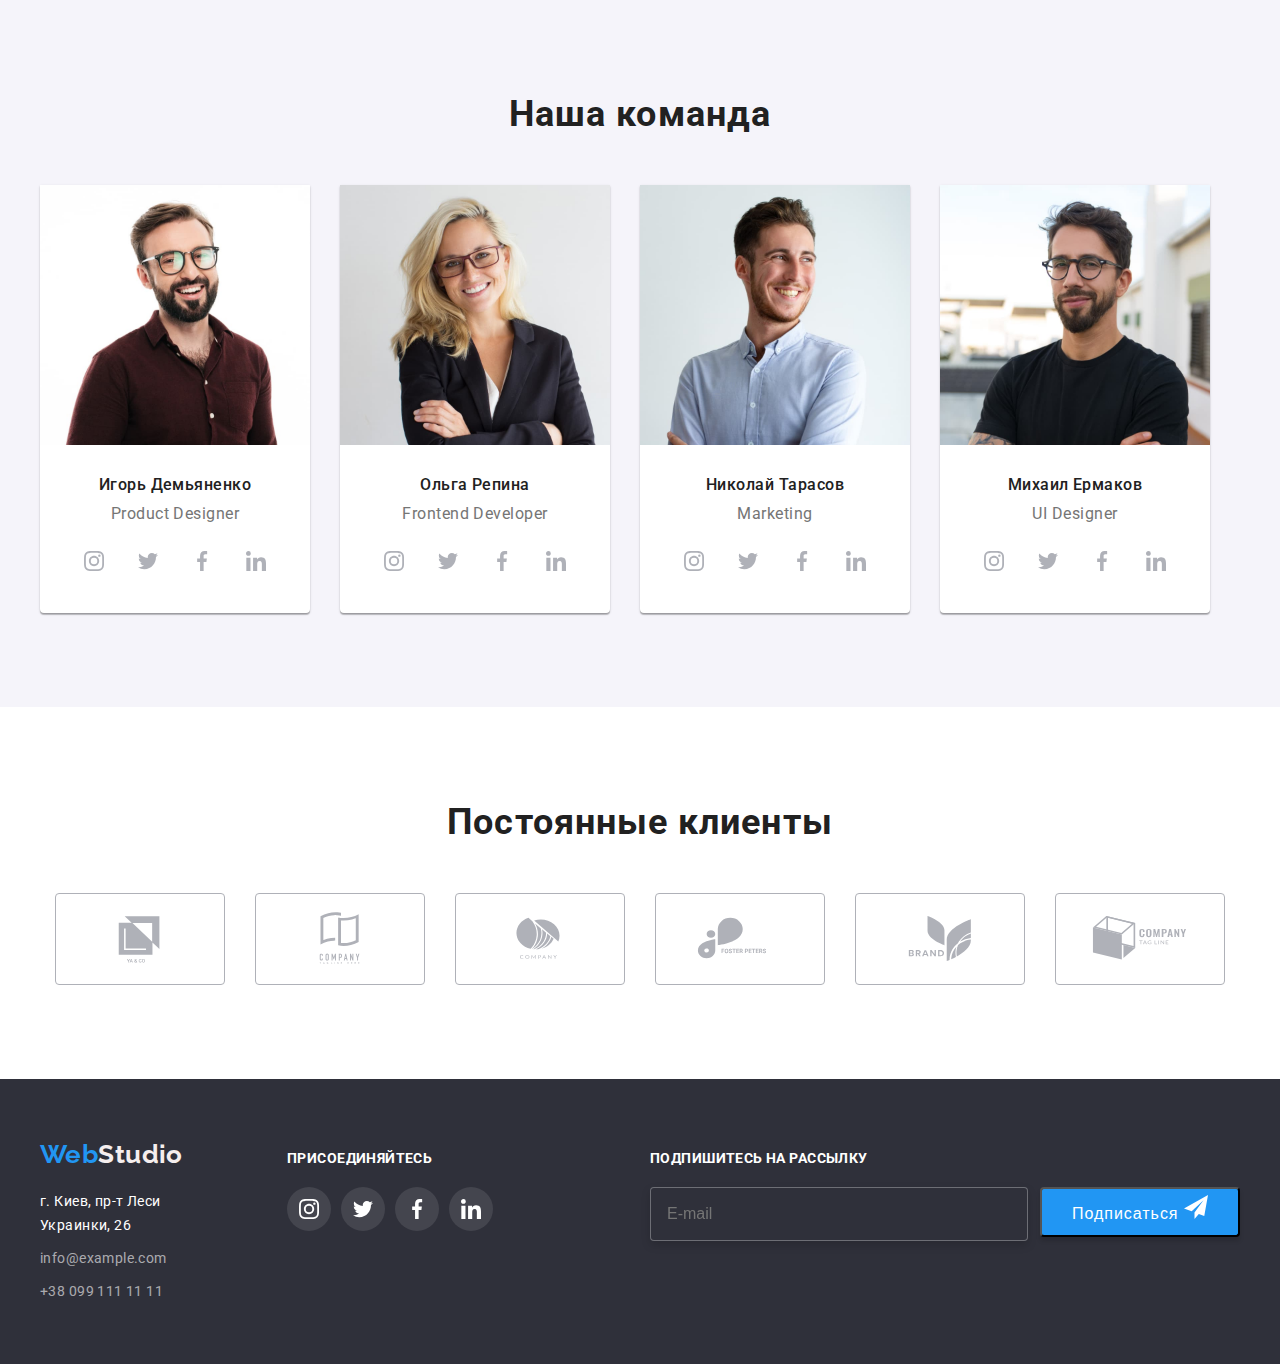
==== commit f2452aad: "eeeeee" ====
--- a/index.html
+++ b/index.html
@@ -355,9 +355,9 @@
                 <input type="email" placeholder="E-mail" name="email" class="email-input">
                 <button type="submit" class="button-email">
                 Подписаться
-                <use>
-                    <svg class="icon-send" href="./images/sprite.svg#icon-icon-send"></svg>
-                </use>
+                <svg class="icon-send-svg">
+                    <use class="icon-send" href="./images/sprite.svg#icon-icon-send"></use>
+                </svg>
             </button>
             </form>
            </div>
--- a/css/styles.css
+++ b/css/styles.css
@@ -715,8 +715,10 @@
   background-color: var(--accent-color);
   cursor: pointer;
 }
-.icon-send {
+.icon-send-svg {
   width: 24px;
   height: 24px;
+}
+.icon-send {
   fill: #fff;
 }
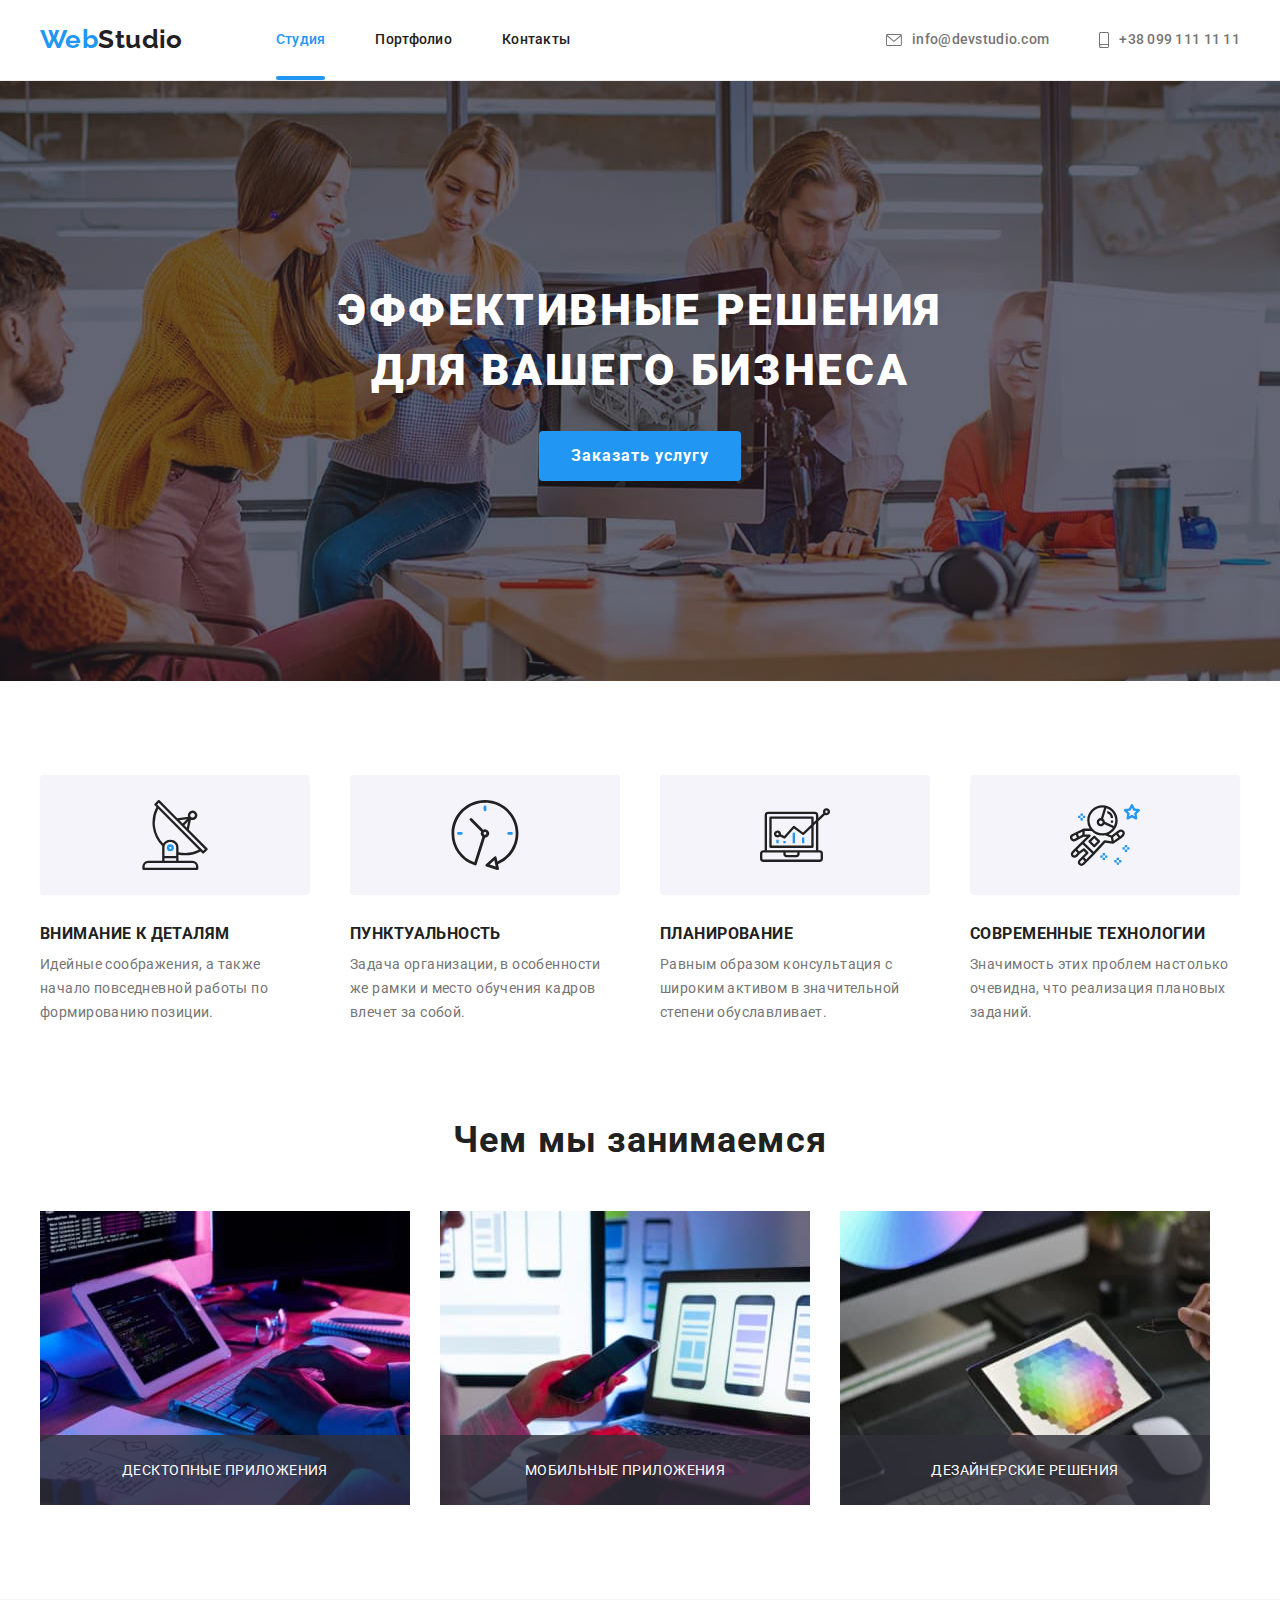
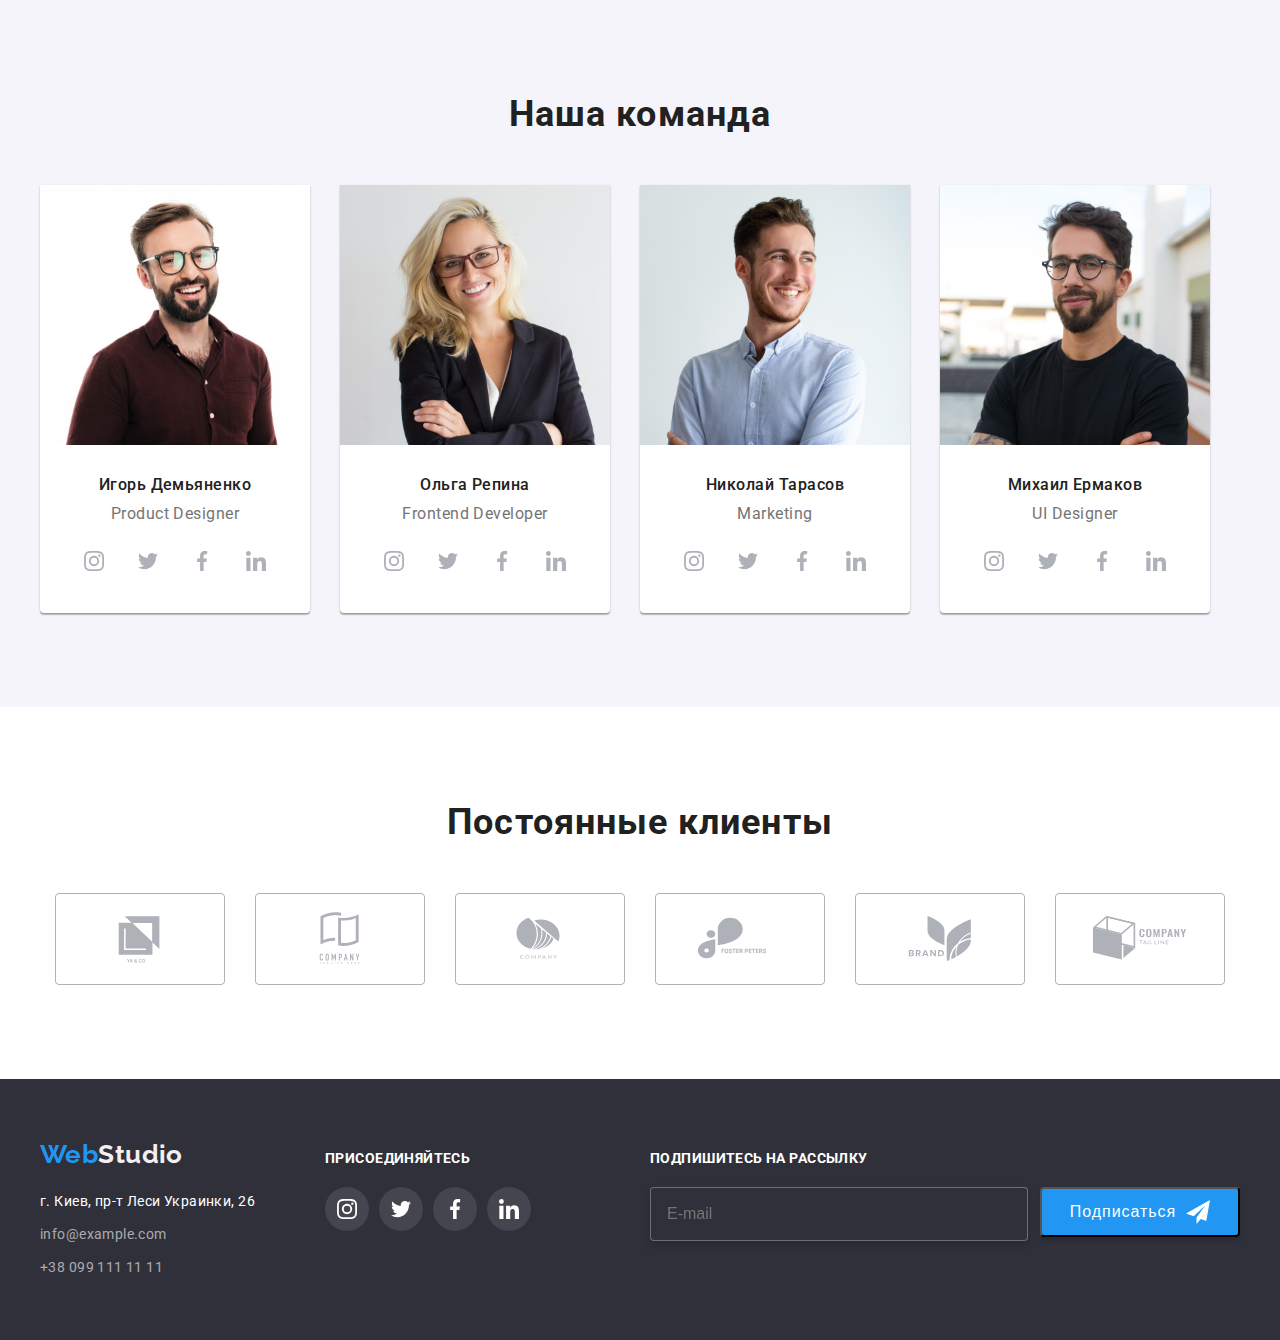
==== commit 6a934c0e: "22.01" ====
--- a/index.html
+++ b/index.html
@@ -353,7 +353,7 @@
         <p class="hover-article">ПОДПИШИТЕСЬ НА РАССЫЛКУ</p>
          <form action="#" class="email-form">
                 <input type="email" placeholder="E-mail" name="email" class="email-input">
-                <button type="submit" class="button-email">
+                <button type="submit" class="modal-button button-email">
                 Подписаться
                 <svg class="icon-send-svg">
                     <use class="icon-send" href="./images/sprite.svg#icon-icon-send"></use>
@@ -372,27 +372,31 @@
     <div class="modal-form">
         <p class="modal-item">Оставьте свои данные, мы вам перезвоним</p>
         <form action="#">
-            <label for="" class="modal-label">
+            <label class="modal-label">
                 Имя
                 <input type="text" name="user-name" class="modal-input">
             </label>
-            <label for="" class="modal-label">
+            <label  class="modal-label">
                 Телефон
                 <input type="tel" name="user-tel" class="modal-input">
             </label>
-            <label for="" class="modal-label">
+            <label  class="modal-label">
                 Почта
                 <input type="email" name="user-email" class="modal-input">
             </label>
-            <label for="" class="modal-label">
-                Комментарий
-                <textarea name="comment" id=""  class="modal-input modal-textarea"
-                placeholder="Введите текст">
-                </textarea>
-            </label>
-    
-    
-        </form>
+            <label for="user-text" class="modal-label">Комментарий</label>
+                <textarea
+                name="user-text" 
+                id="user-text" 
+                class="modal-input modal-textarea"
+                placeholder="Введите текст"
+                ></textarea>
+                <label class="license">
+                    <input type="checkbox" name="license">
+                    Соглашаюсь с рассылкой и принимаю <a href="" class="license-title">Условия договора</a>
+                    </label>
+                    <button type="submit" class="modal-button button-title">Отправить</button>
+            </form>
     </div>
     </div>
     
--- a/css/styles.css
+++ b/css/styles.css
@@ -662,11 +662,14 @@
 }
 .modal-label {
   display: block;
-  margin-bottom: 10px;
   font-size: 12px;
   line-height: 14px;
   letter-spacing: 0.01em;
 }
+.modal-label:not(:nth-child(4)) {
+  margin-bottom: 10px;
+}
+
 .modal-input {
   width: 100%;
   height: 40px;
@@ -676,6 +679,43 @@
 }
 .modal-textarea {
   height: 120px;
+  resize: none;
+  padding: 12px 16px;
+  margin-bottom: 20px;
+  font-size: 12px;
+  line-height: 1.17;
+  letter-spacing: 0.01em;
+  color: rgba(117, 117, 117, 0.5);
+}
+.license {
+  line-height: 1.7;
+  letter-spacing: 0.03em;
+  color: var(--filter-item-color);
+  display: flex;
+  justify-content: center;
+  align-items: center;
+  margin-bottom: 30px;
+}
+.license-title {
+  line-height: 1.7;
+  letter-spacing: 0.03em;
+  color: var(--accent-color);
+}
+.modal-button {
+  width: 200px;
+  height: 50px;
+  font-size: 16px;
+  line-height: 1.88;
+  letter-spacing: 0.06em;
+  color: var(--button-text-color);
+  box-shadow: 0px 4px 4px rgba(0, 0, 0, 0.15);
+  border-radius: 4px;
+  background-color: var(--accent-color);
+  cursor: pointer;
+}
+.button-title {
+  display: block;
+  margin: 0 auto;
 }
 .icon-close {
   width: 11px;
@@ -696,7 +736,7 @@
   padding-left: 16px;
 }
 .email {
-  margin-left: 93px;
+  margin-left: auto;
 }
 .email-form {
   display: flex;
@@ -704,20 +744,14 @@
 }
 .button-email {
   margin-left: 12px;
-  width: 200px;
-  height: 50px;
-  font-size: 16px;
-  line-height: 1.88;
-  letter-spacing: 0.06em;
-  color: var(--button-text-color);
-  box-shadow: 0px 4px 4px rgba(0, 0, 0, 0.15);
-  border-radius: 4px;
-  background-color: var(--accent-color);
-  cursor: pointer;
+  display: flex;
+  justify-content: center;
+  align-items: center;
 }
 .icon-send-svg {
   width: 24px;
   height: 24px;
+  margin-left: 10px;
 }
 .icon-send {
   fill: #fff;
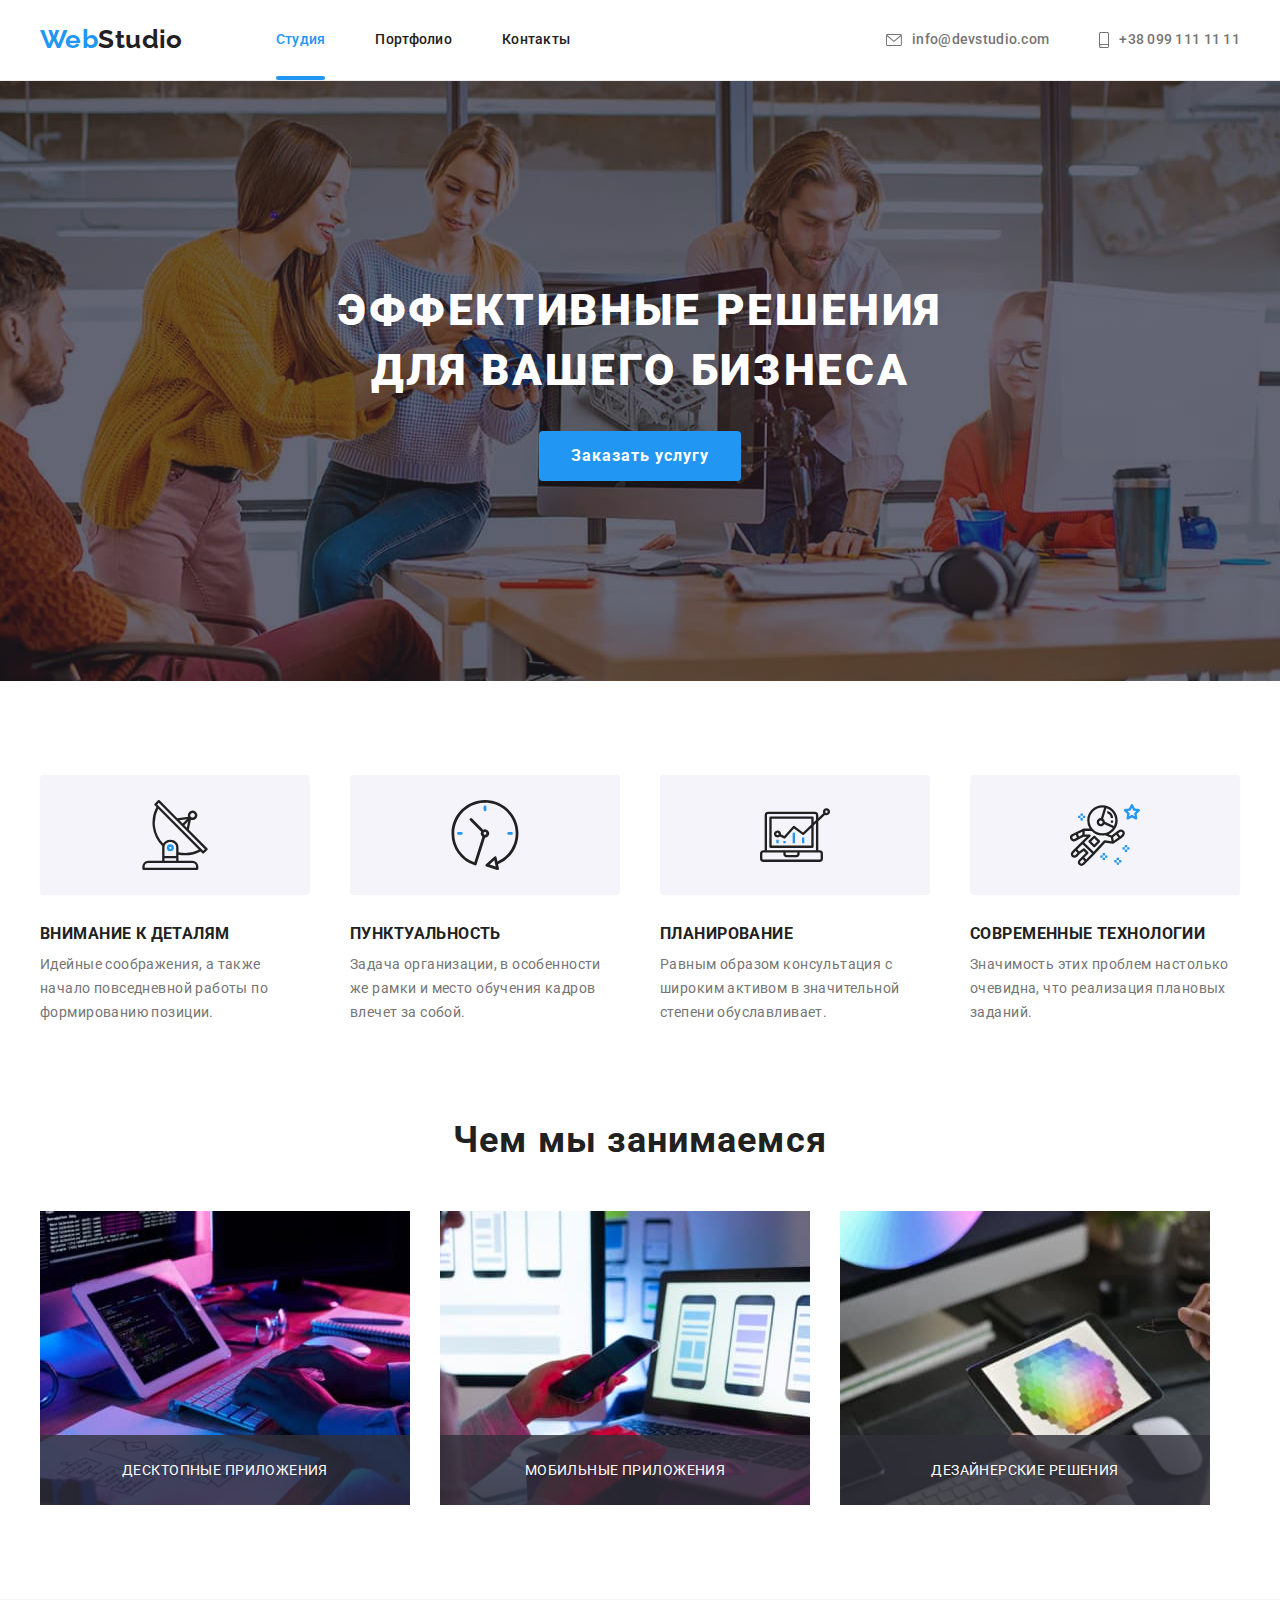
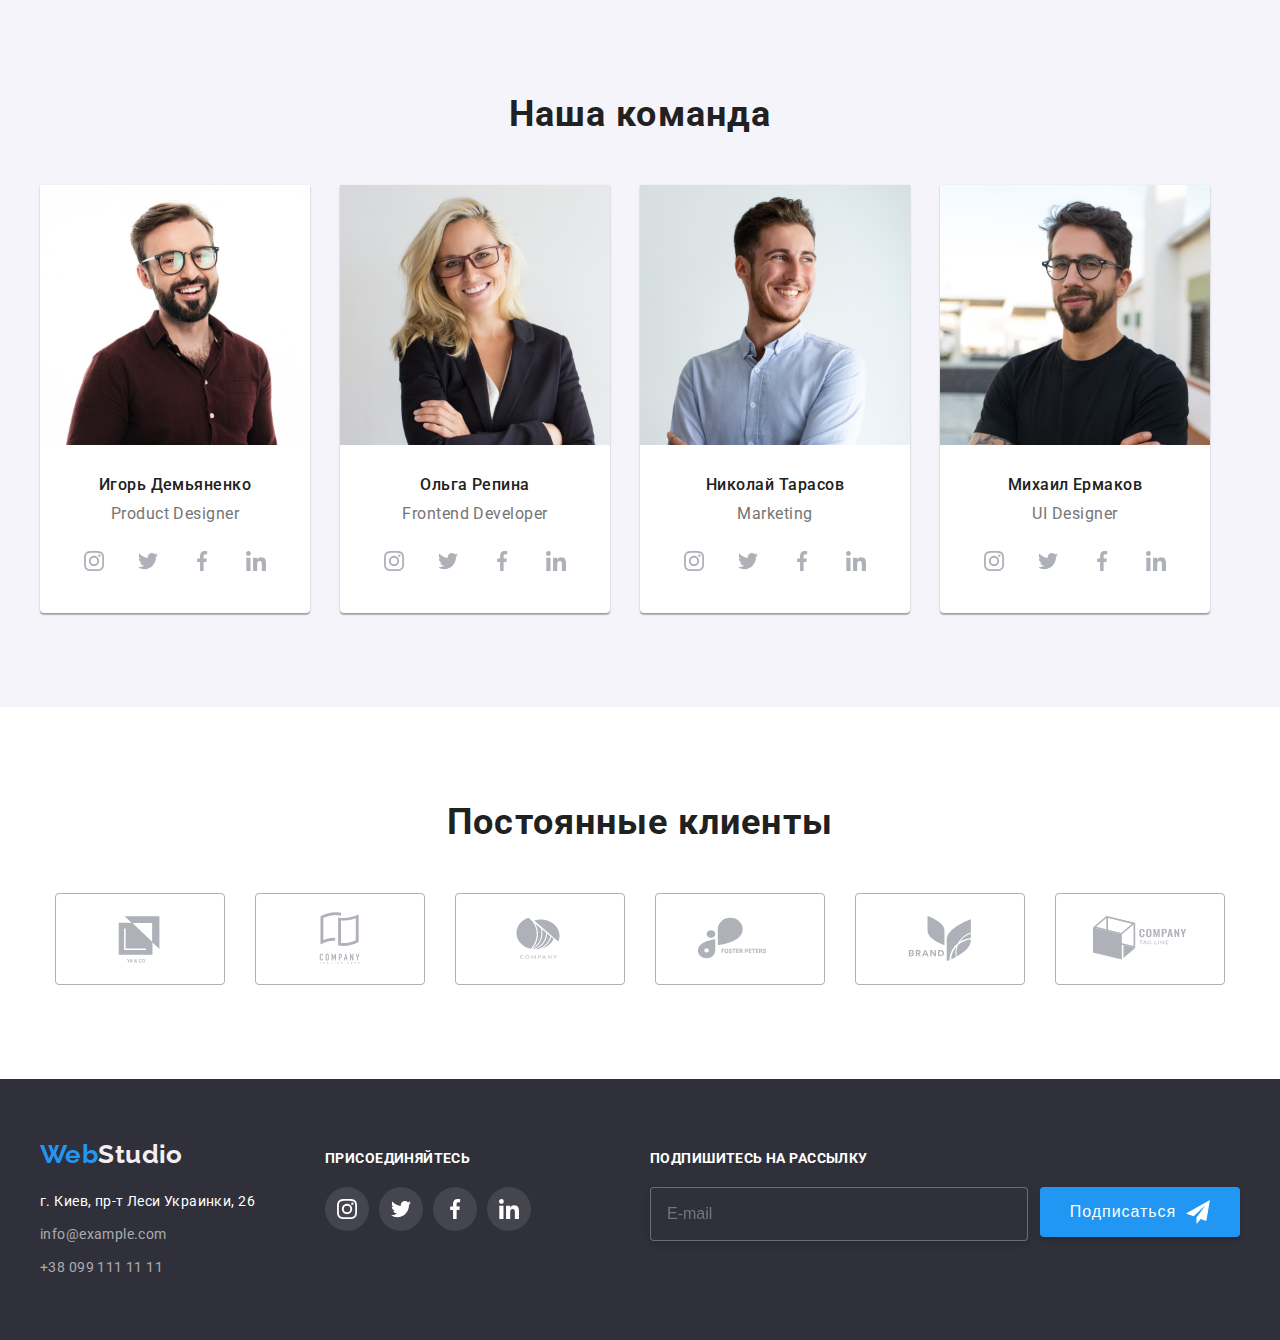
==== commit 1489cc7b: "finish" ====
--- a/index.html
+++ b/index.html
@@ -366,7 +366,7 @@
 <div class="modal">
     <button class="modal-close" data-modal-close>
         <svg class="icon-close">
-        <use  href="./images/sprite.svg#icon-close"></use>
+        <use href="./images/sprite.svg#icon-close"></use>
     </svg>
     </button>
     <div class="modal-form">
@@ -374,15 +374,30 @@
         <form action="#">
             <label class="modal-label">
                 Имя
-                <input type="text" name="user-name" class="modal-input">
+                <span class="modal-span">
+                    <input type="text" name="user-name" class="modal-input">
+                    <svg class="modal-icon" width="18" height="18">
+                    <use href="./images/sprite.svg#icon-person"></use>                 
+                </svg>
+                </span>
             </label>
             <label  class="modal-label">
                 Телефон
-                <input type="tel" name="user-tel" class="modal-input">
+                <span class="modal-span">
+                    <input type="text" name="user-name" class="modal-input">
+                    <svg class="modal-icon" width="18" height="18">
+                        <use href="./images/sprite.svg#icon-phone"></use>
+                    </svg>
+                </span>
             </label>
             <label  class="modal-label">
                 Почта
-                <input type="email" name="user-email" class="modal-input">
+                <span class="modal-span">
+                    <input type="text" name="user-name" class="modal-input">
+                    <svg class="modal-icon" width="18" height="18">
+                        <use href="./images/sprite.svg#icon-email"></use>
+                    </svg>
+                </span>
             </label>
             <label for="user-text" class="modal-label">Комментарий</label>
                 <textarea
@@ -392,7 +407,13 @@
                 placeholder="Введите текст"
                 ></textarea>
                 <label class="license">
-                    <input type="checkbox" name="license">
+                    <span>
+                        <input class="license-item visually-hidden" type="checkbox" name="license">
+                        <svg class="license-icon" width="16" height="15">
+                            <use class="check-svg" href="./images/sprite.svg#icon-check"></use>
+                        </svg>
+                    </span>
+                    
                     Соглашаюсь с рассылкой и принимаю <a href="" class="license-title">Условия договора</a>
                     </label>
                     <button type="submit" class="modal-button button-title">Отправить</button>
--- a/css/styles.css
+++ b/css/styles.css
@@ -45,6 +45,13 @@
 a {
   margin: 0;
 }
+.visually-hidden {
+  position: absolute;
+  clip: rect(0 0 0 0);
+  width: 1px;
+  height: 1px;
+  margin: -1px;
+}
 .auth-nav {
   display: flex;
   margin-left: auto;
@@ -635,7 +642,11 @@
   background-color: var(--beckground-color);
   opacity: 1;
   transition: transform var(--timing-function), opacity var(--timing-function);
-}
+  box-shadow: 0px 1px 3px rgba(0, 0, 0, 0.12), 0px 1px 1px rgba(0, 0, 0, 0.14),
+    0px 2px 1px rgba(0, 0, 0, 0.2);
+  border-radius: 4px;
+}
+
 .modal-close {
   position: absolute;
   width: 30px;
@@ -646,6 +657,10 @@
   border-radius: 50%;
   cursor: pointer;
   background-color: var(--button-text-color);
+  outline: none;
+}
+.modal-close:focus > .icon-close {
+  fill: var(--accent-color);
 }
 .modal-item {
   font-size: 20px;
@@ -668,6 +683,16 @@
 }
 .modal-label:not(:nth-child(4)) {
   margin-bottom: 10px;
+}
+.modal-span {
+  position: relative;
+}
+.modal-icon {
+  position: absolute;
+  left: 15px;
+  top: 50%;
+  transform: translateY(-50%);
+  transition: fill var(--timing-function);
 }
 
 .modal-input {
@@ -676,6 +701,15 @@
   margin-top: 4px;
   border: 1px solid rgba(33, 33, 33, 0.2);
   border-radius: 4px;
+  padding-left: 42px;
+  outline: none;
+  transition: border-color var(--timing-function);
+}
+.modal-input:focus {
+  border-color: var(--accent-color);
+}
+.modal-input:focus + .modal-icon {
+  fill: var(--accent-color);
 }
 .modal-textarea {
   height: 120px;
@@ -695,6 +729,27 @@
   justify-content: center;
   align-items: center;
   margin-bottom: 30px;
+}
+.license span {
+  display: flex;
+}
+
+.license-item:focus + .license-icon {
+  border-color: var(--accent-color);
+}
+.license-icon {
+  fill: transparent;
+  margin-right: 9px;
+  border: 2px solid var(--primary-text-color);
+  border-radius: 2px;
+}
+
+.license-item:checked + .license-icon {
+  background-color: var(--accent-color);
+  border: none;
+}
+.license-item:checked + .license-icon .check-svg {
+  fill: var(--button-text-color);
 }
 .license-title {
   line-height: 1.7;
@@ -712,14 +767,22 @@
   border-radius: 4px;
   background-color: var(--accent-color);
   cursor: pointer;
+  border: none;
 }
 .button-title {
   display: block;
   margin: 0 auto;
+  box-shadow: none;
+  transition: box-shadow var(--timing-function);
+}
+.button-title:hover,
+.button-title:focus {
+  box-shadow: 0px 4px 4px rgba(0, 0, 0, 0.15);
 }
 .icon-close {
   width: 11px;
   height: 11px;
+  transition: fill var(--timing-function);
 }
 
 .email-input {
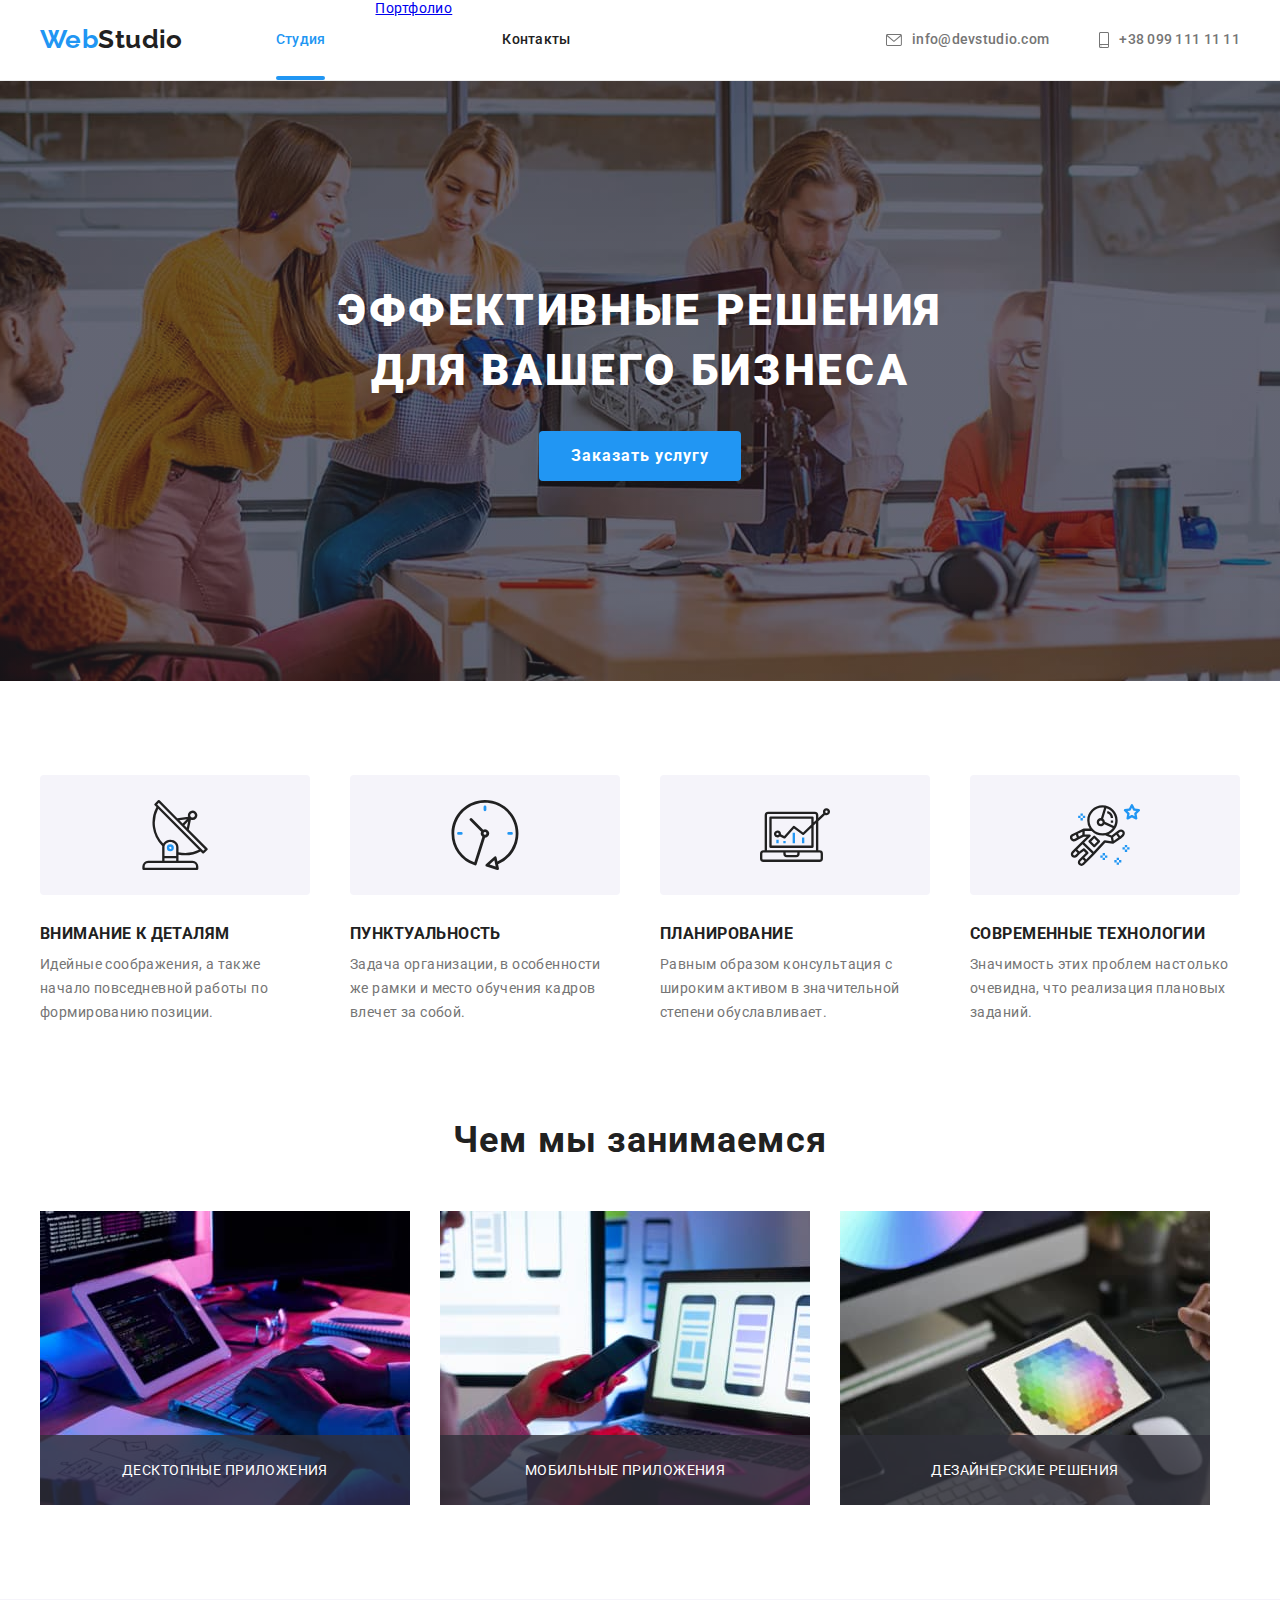
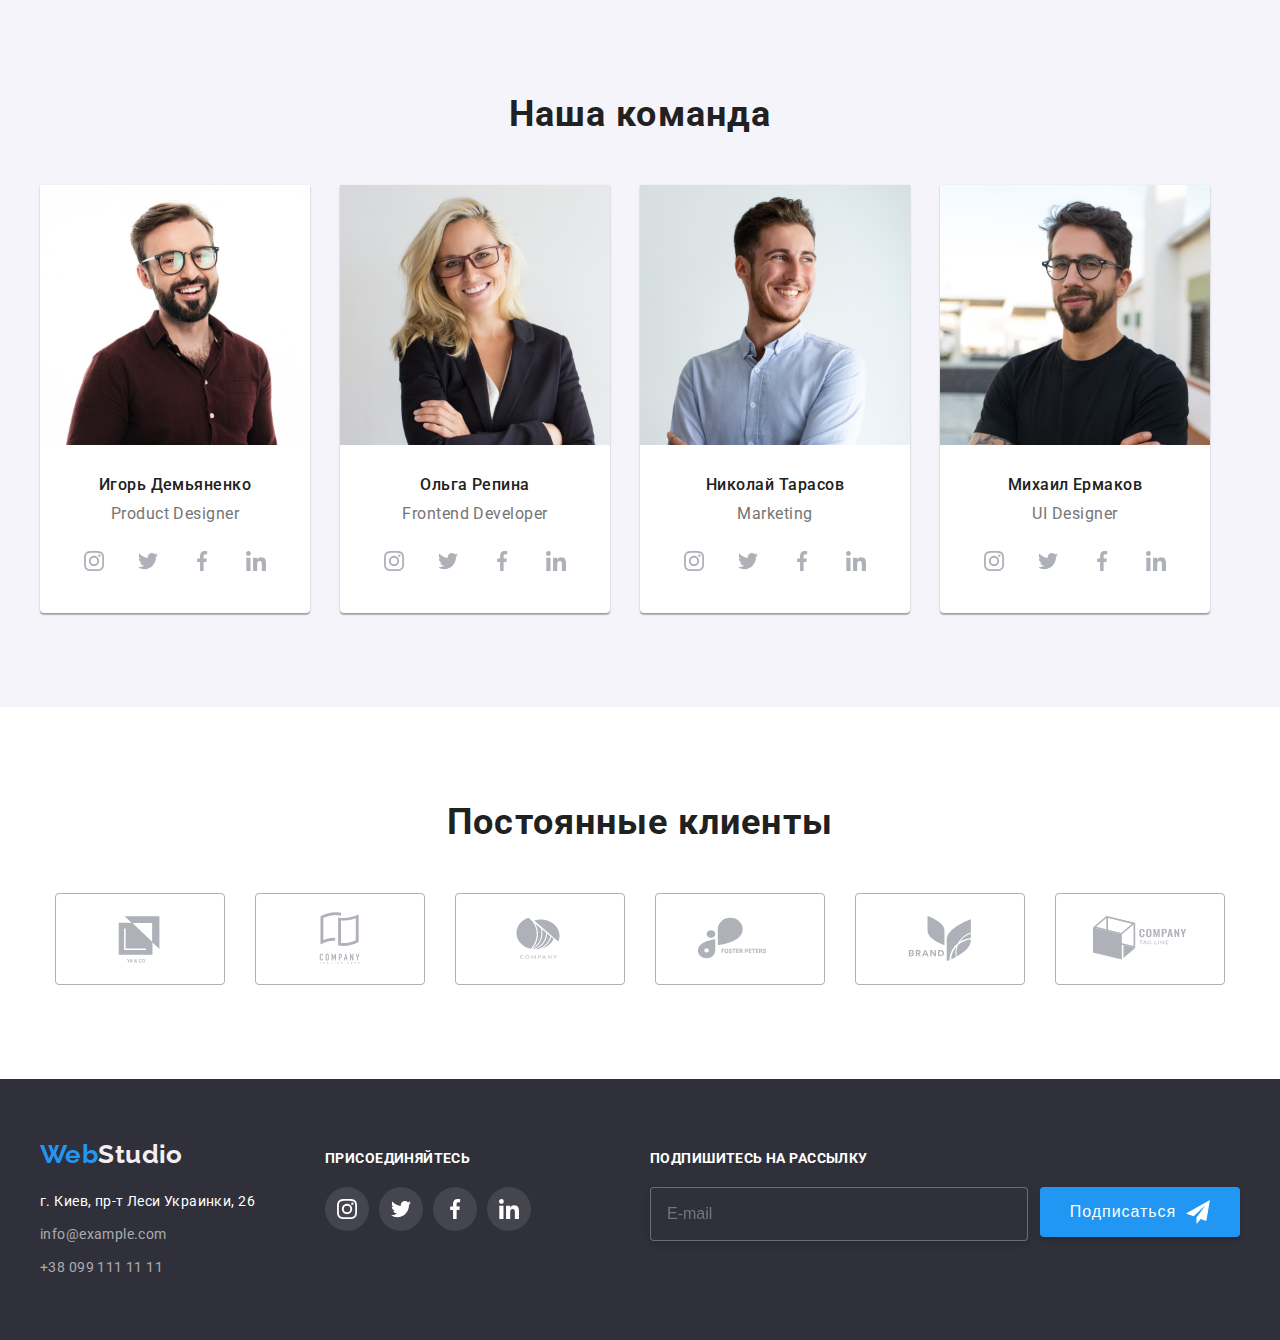
==== commit b650ec98: "24.01" ====
--- a/index.html
+++ b/index.html
@@ -22,7 +22,7 @@
            
      <ul class="site-nav">
                 <li class="item"><a href="" class="link current">Студия</a></li>
-                <li class="item"><a href="./portfolio.html"class="link">Портфолио</a></li>
+                <li class="item"><a href="./portfolio.html">Портфолио</a></li>
                 <li class="item"><a href="" class="link">Контакты</a></li>
             </ul>
             </nav>
@@ -58,12 +58,12 @@
         </li>
         <li class="work-tytle"><div class="bacground-advantage">
             <svg class="icon-advantage"><use href="./images/sprite.svg#icon-advantage3"></use></svg></div>
-            <h3 class="work-one"3>Планирование</h3>
+            <h3 class="work-one">Планирование</h3>
             <p class="work-two">Равным образом консультация с широким активом в значительной степени обуславливает.</p>
         </li >
         <li class="work-tytle"><div class="bacground-advantage">
             <svg class="icon-advantage"><use href="./images/sprite.svg#icon-advantage4"></use></svg></div>
-            <h3 class="work-one"3>Современные технологии</h3>
+            <h3 class="work-one">Современные технологии</h3>
             <p class="work-two">Значимость этих проблем настолько очевидна, что реализация плановых заданий.</p>
         </li>
     </ul>
@@ -360,7 +360,8 @@
                 </svg>
             </button>
             </form>
-           </div>
+            </div>
+        </div>
         </footer>
     <div class="backdrop is-hidden" data-modal>
 <div class="modal">
@@ -413,8 +414,8 @@
                             <use class="check-svg" href="./images/sprite.svg#icon-check"></use>
                         </svg>
                     </span>
-                    
-                    Соглашаюсь с рассылкой и принимаю <a href="" class="license-title">Условия договора</a>
+                        Соглашаюсь с рассылкой и принимаю 
+                        <a href="" class="license-title">Условия договора</a>
                     </label>
                     <button type="submit" class="modal-button button-title">Отправить</button>
             </form>
--- a/css/styles.css
+++ b/css/styles.css
@@ -633,6 +633,7 @@
   opacity: 0;
 }
 .modal {
+  padding: 40px 40px;
   position: absolute;
   width: 528px;
   height: 581px;
@@ -663,6 +664,7 @@
   fill: var(--accent-color);
 }
 .modal-item {
+  font-weight: bold;
   font-size: 20px;
   line-height: 1.15;
   text-align: center;
@@ -673,7 +675,6 @@
 .modal-form {
   display: flex;
   flex-direction: column;
-  margin: 40px 40px;
 }
 .modal-label {
   display: block;
@@ -780,9 +781,10 @@
   box-shadow: 0px 4px 4px rgba(0, 0, 0, 0.15);
 }
 .icon-close {
-  width: 11px;
-  height: 11px;
+  width: 18px;
+  height: 18px;
   transition: fill var(--timing-function);
+  display: block;
 }
 
 .email-input {
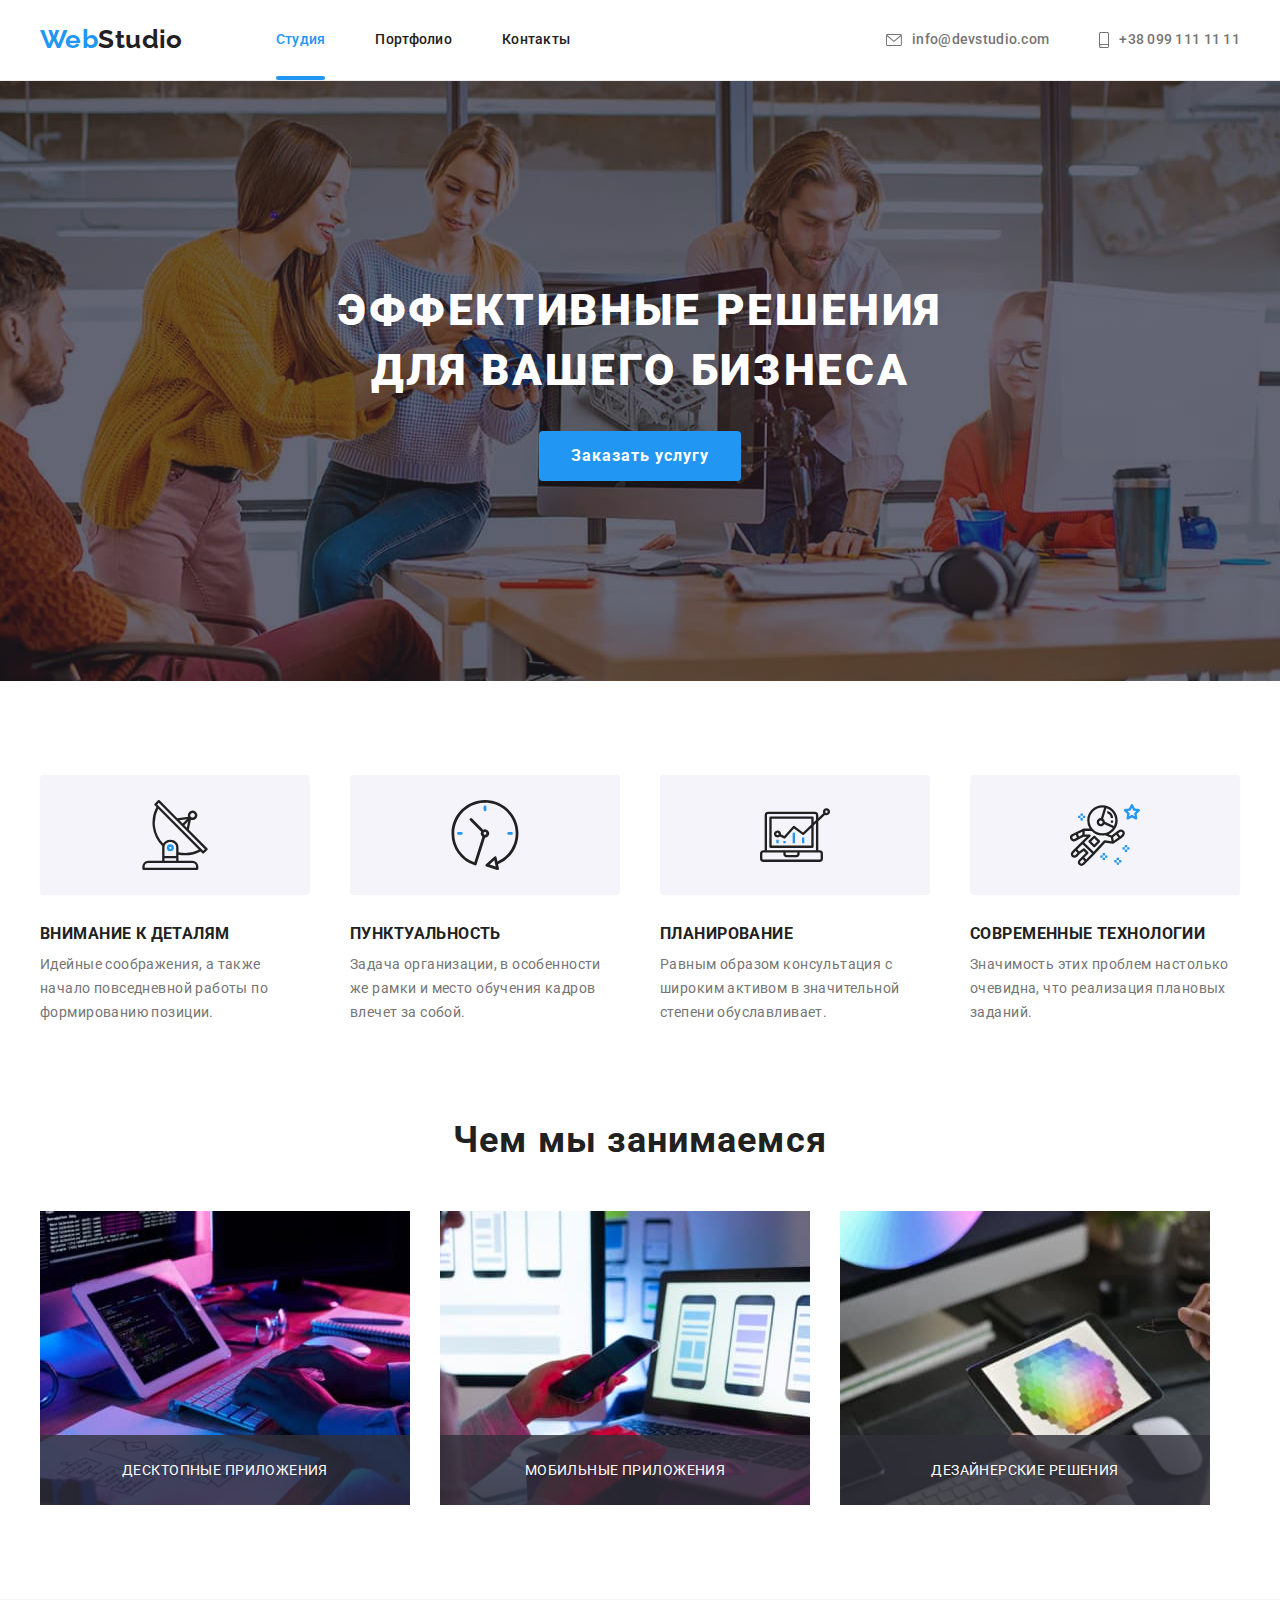
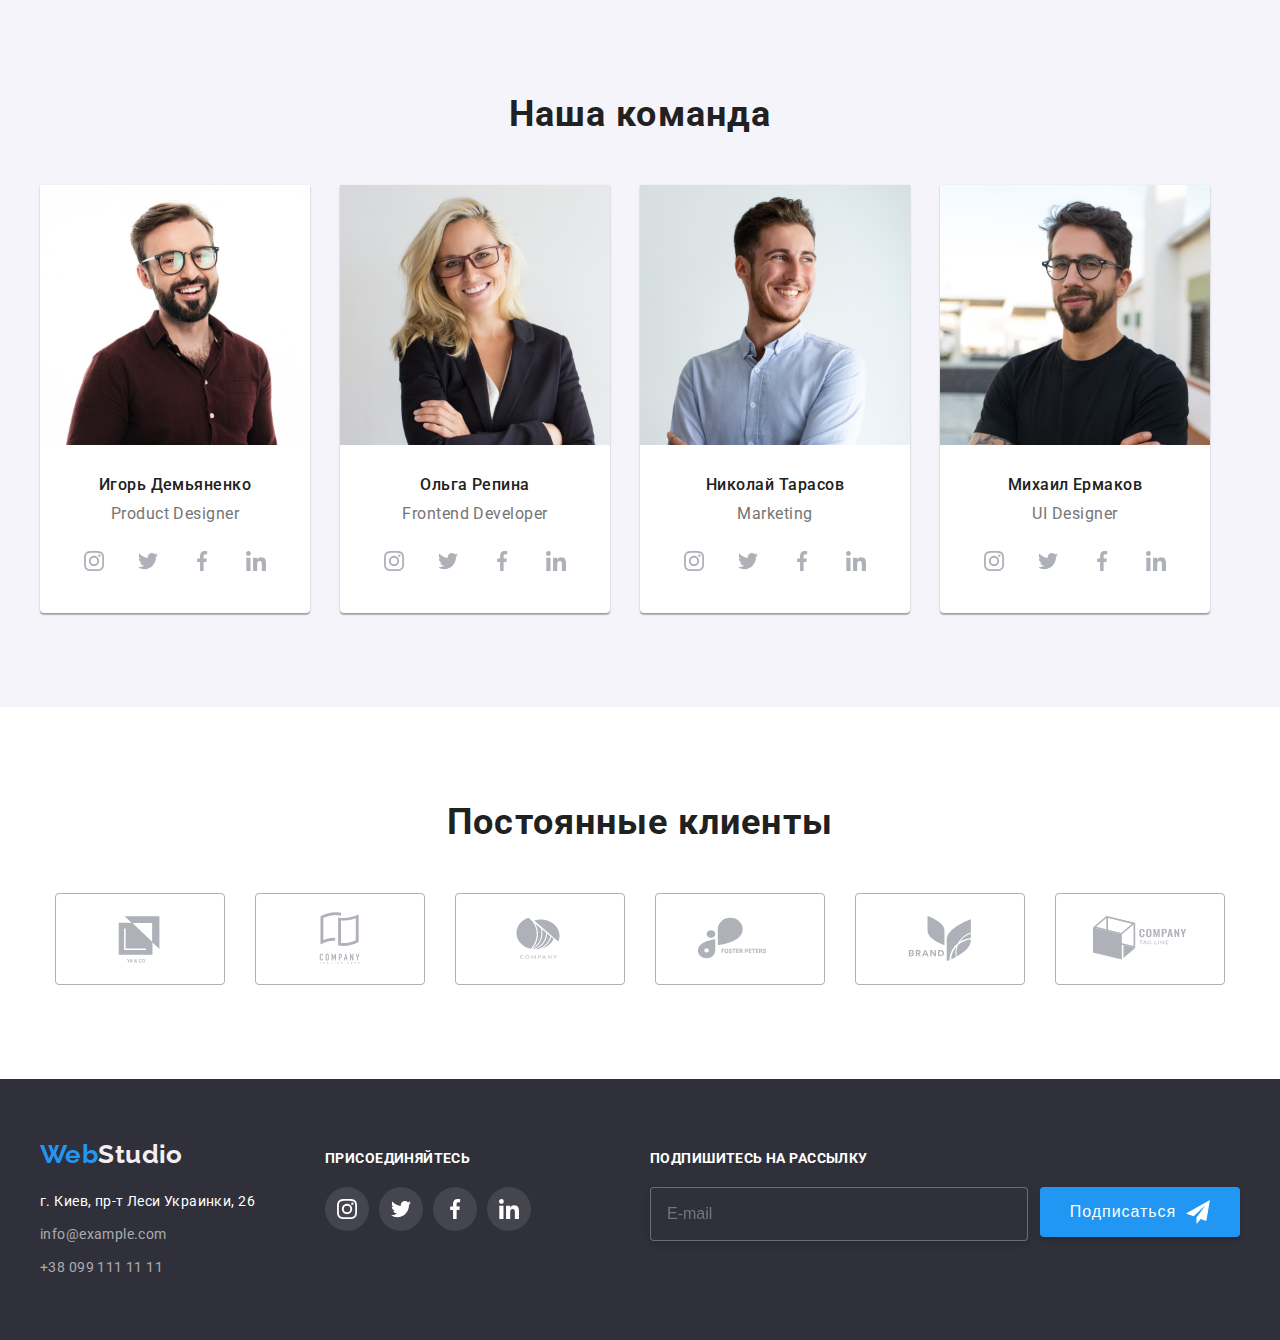
==== commit 489c1d2d: "finish" ====
--- a/index.html
+++ b/index.html
@@ -22,7 +22,7 @@
            
      <ul class="site-nav">
                 <li class="item"><a href="" class="link current">Студия</a></li>
-                <li class="item"><a href="./portfolio.html">Портфолио</a></li>
+                <li class="item"><a href="./portfolio.html" class="link">Портфолио</a></li>
                 <li class="item"><a href="" class="link">Контакты</a></li>
             </ul>
             </nav>
